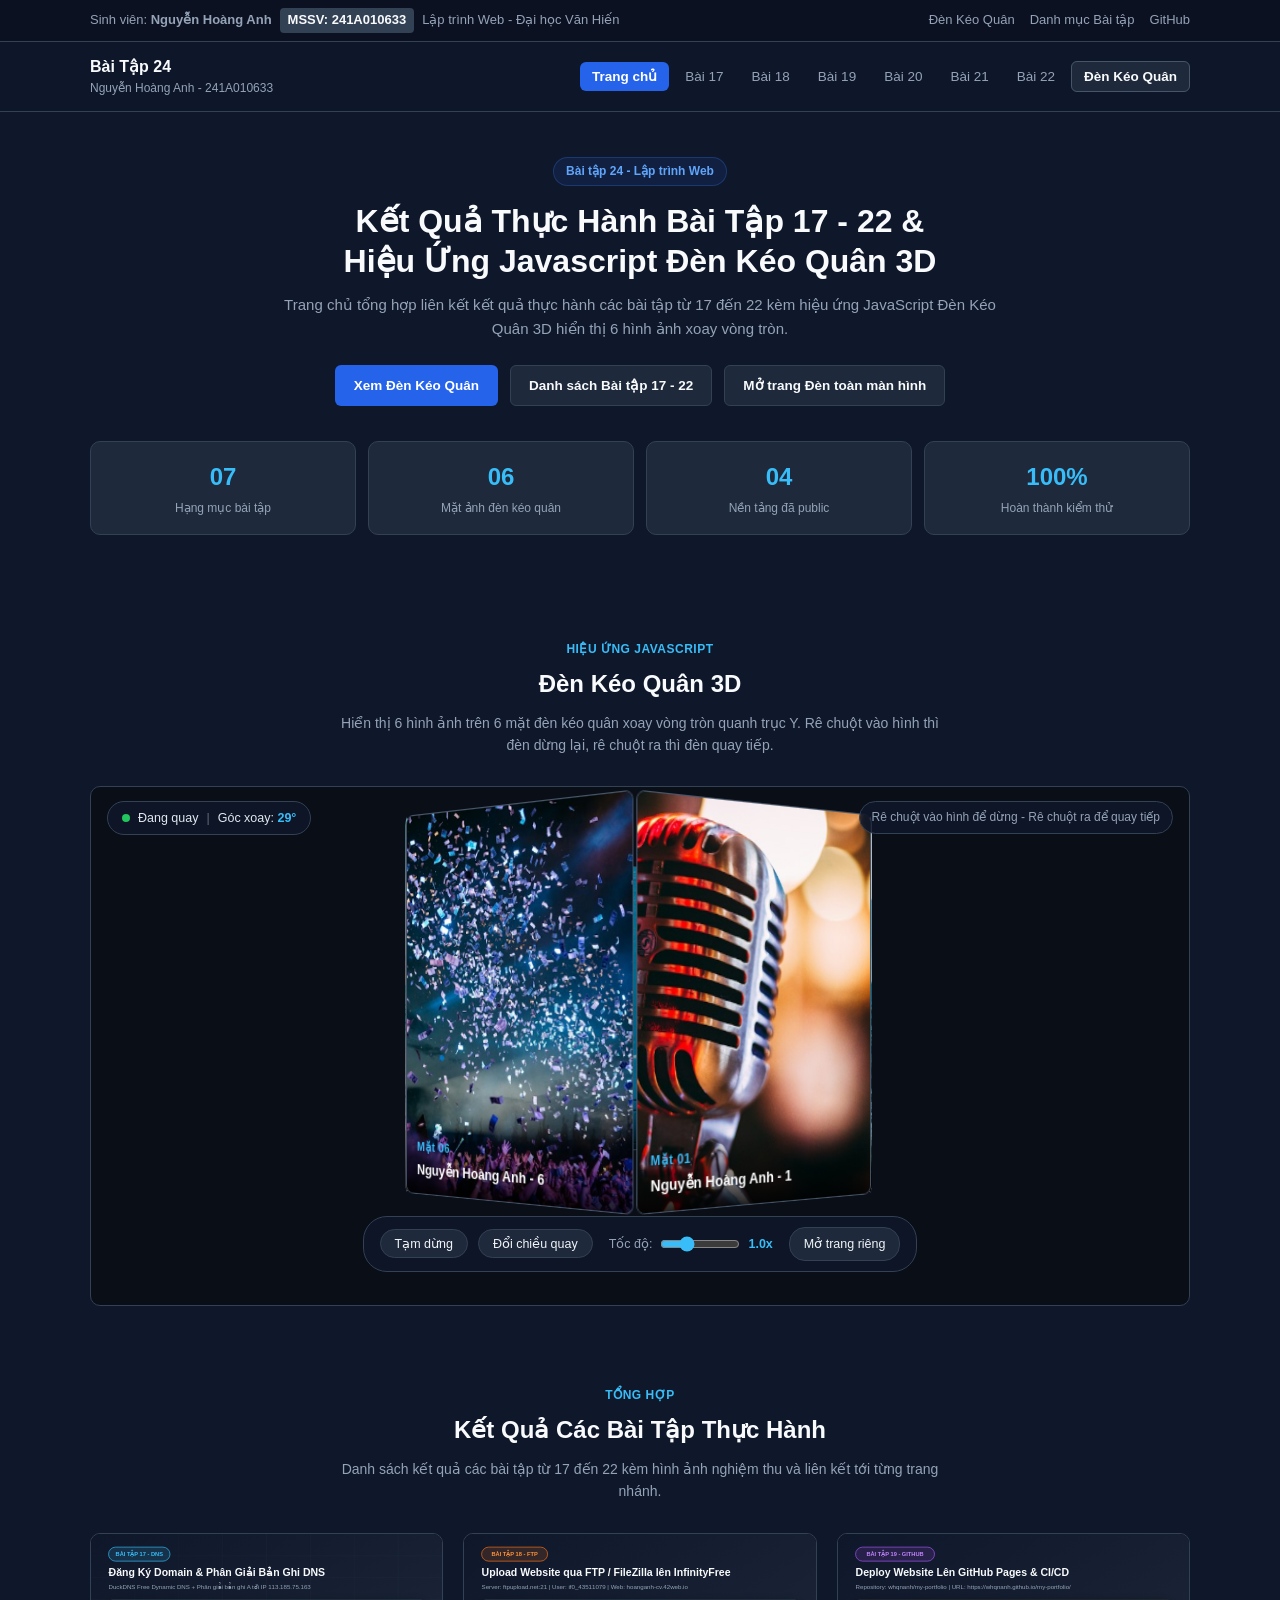
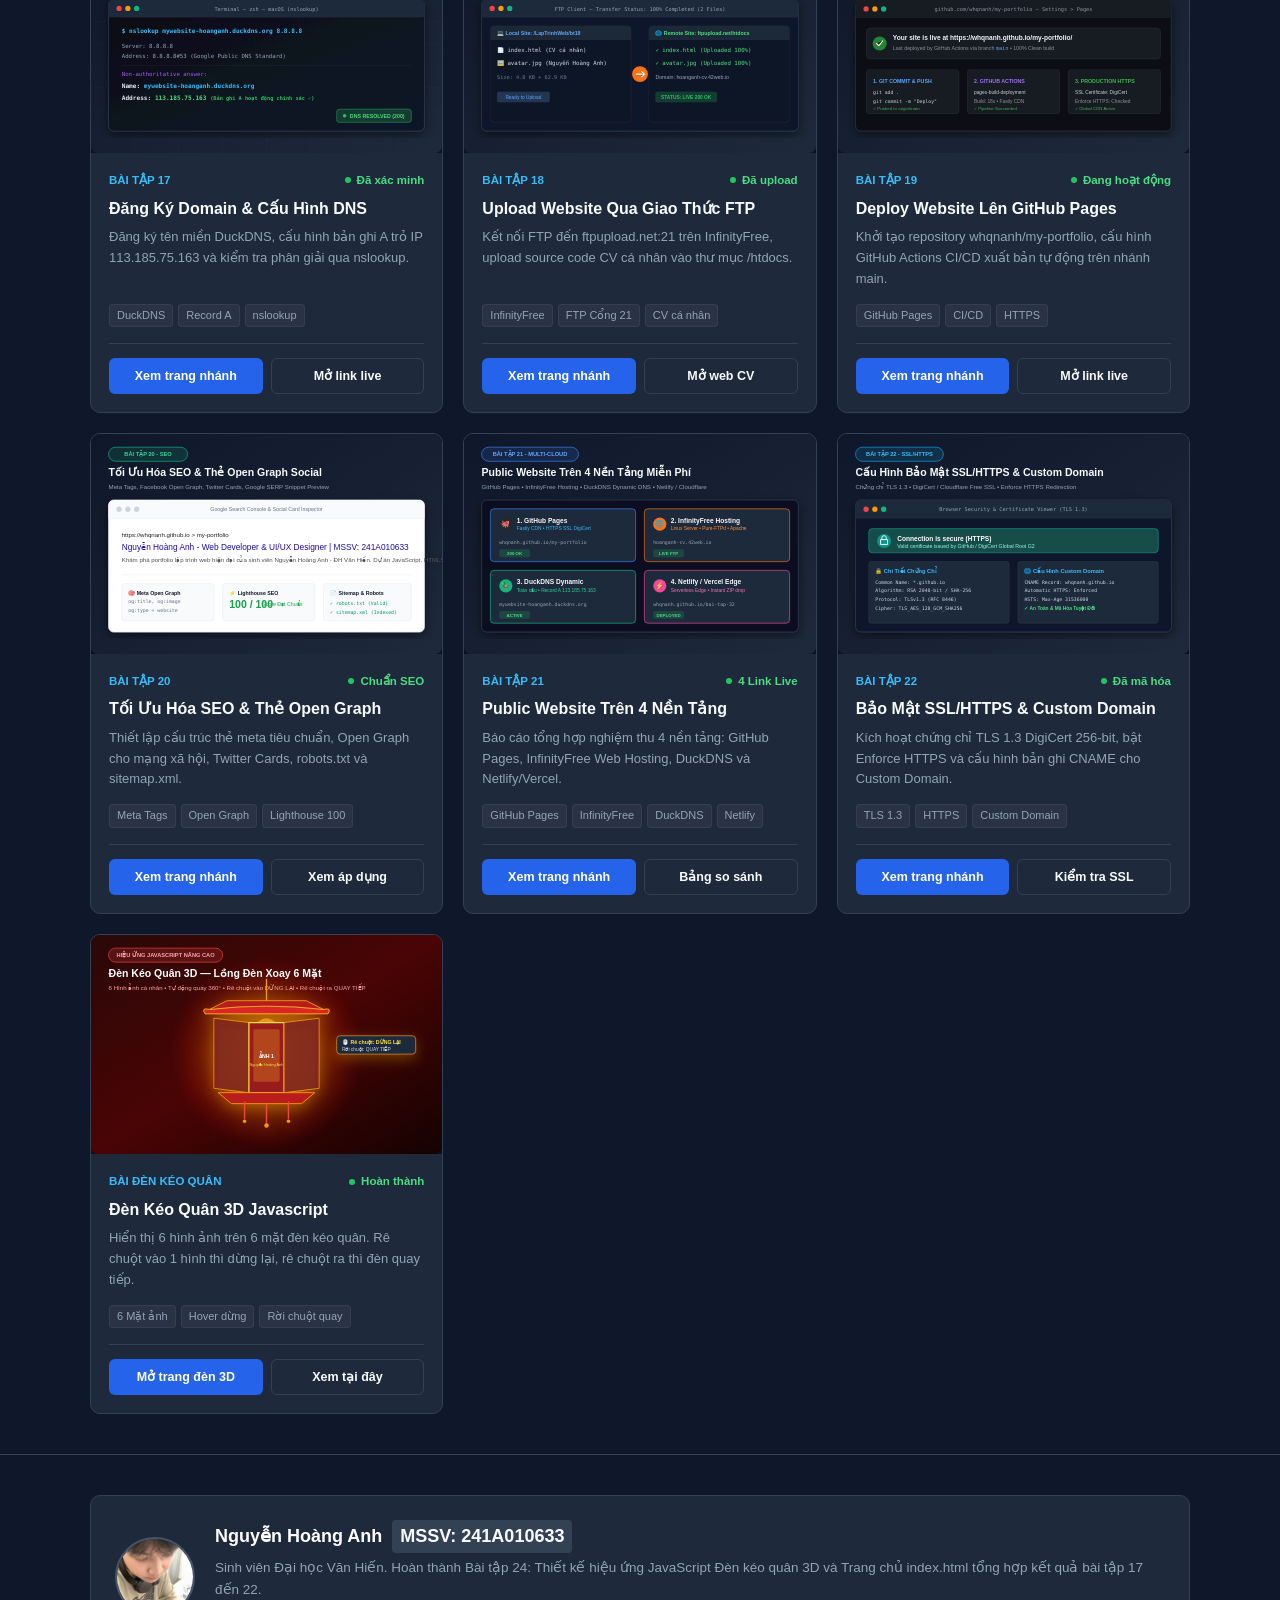
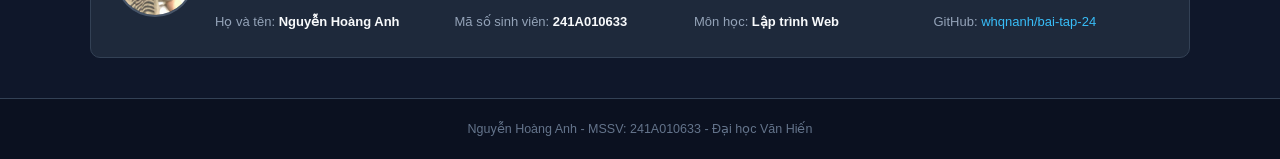
==== index.html @ 132ed0bb "Refactor: Giao dien gon clean, khong icon logo, khong comment trong source code" ====
<!DOCTYPE html>
<html lang="vi">
<head>
  <meta charset="UTF-8">
  <meta name="viewport" content="width=device-width, initial-scale=1.0">
  <title>Bài Tập 24 - Nguyễn Hoàng Anh - MSSV: 241A010633</title>
  <link rel="stylesheet" href="css/style.css">
  <link rel="stylesheet" href="css/den-keo-quan.css">
</head>
<body>

  <div class="top-bar">
    <div class="container top-bar-content">
      <div class="student-tag">
        <span>Sinh viên: <strong>Nguyễn Hoàng Anh</strong></span>
        <span class="mssv-badge">MSSV: 241A010633</span>
        <span>Lập trình Web - Đại học Văn Hiến</span>
      </div>
      <div class="quick-links">
        <a href="#den-keo-quan-section">Đèn Kéo Quân</a>
        <a href="#projects-section">Danh mục Bài tập</a>
        <a href="https://github.com/whqnanh/bai-tap-24" target="_blank" rel="noopener">GitHub</a>
      </div>
    </div>
  </div>

  <nav class="navbar">
    <div class="container nav-container">
      <a href="index.html" class="brand-logo">
        <div class="brand-text">
          <h1>Bài Tập 24</h1>
          <span>Nguyễn Hoàng Anh - 241A010633</span>
        </div>
      </a>

      <button class="nav-toggle" id="navToggle" aria-label="Menu">Menu</button>

      <ul class="nav-menu" id="navMenu">
        <li class="nav-item"><a href="index.html" class="active">Trang chủ</a></li>
        <li class="nav-item"><a href="bai17.html">Bài 17</a></li>
        <li class="nav-item"><a href="bai18.html">Bài 18</a></li>
        <li class="nav-item"><a href="bai19.html">Bài 19</a></li>
        <li class="nav-item"><a href="bai20.html">Bài 20</a></li>
        <li class="nav-item"><a href="bai21.html">Bài 21</a></li>
        <li class="nav-item"><a href="bai22.html">Bài 22</a></li>
        <li class="nav-item highlight"><a href="den-keo-quan.html">Đèn Kéo Quân</a></li>
      </ul>
    </div>
  </nav>

  <header class="hero-section">
    <div class="container">
      <div class="hero-badge">Bài tập 24 - Lập trình Web</div>

      <h1 class="hero-title">
        Kết Quả Thực Hành Bài Tập 17 - 22 &amp;<br>
        Hiệu Ứng Javascript Đèn Kéo Quân 3D
      </h1>

      <p class="hero-subtitle">
        Trang chủ tổng hợp liên kết kết quả thực hành các bài tập từ 17 đến 22 kèm hiệu ứng JavaScript Đèn Kéo Quân 3D hiển thị 6 hình ảnh xoay vòng tròn.
      </p>

      <div class="hero-cta-group">
        <a href="#den-keo-quan-section" class="btn btn-primary">Xem Đèn Kéo Quân</a>
        <a href="#projects-section" class="btn btn-secondary">Danh sách Bài tập 17 - 22</a>
        <a href="den-keo-quan.html" class="btn btn-secondary">Mở trang Đèn toàn màn hình</a>
      </div>

      <div class="stats-bar">
        <div class="stat-card">
          <div class="stat-number">07</div>
          <div class="stat-label">Hạng mục bài tập</div>
        </div>
        <div class="stat-card">
          <div class="stat-number">06</div>
          <div class="stat-label">Mặt ảnh đèn kéo quân</div>
        </div>
        <div class="stat-card">
          <div class="stat-number">04</div>
          <div class="stat-label">Nền tảng đã public</div>
        </div>
        <div class="stat-card">
          <div class="stat-number">100%</div>
          <div class="stat-label">Hoàn thành kiểm thử</div>
        </div>
      </div>
    </div>
  </header>

  <section class="section" id="den-keo-quan-section">
    <div class="container">
      <div class="section-header">
        <span class="section-tag">Hiệu ứng JavaScript</span>
        <h2 class="section-title">Đèn Kéo Quân 3D</h2>
        <p class="section-desc">
          Hiển thị 6 hình ảnh trên 6 mặt đèn kéo quân xoay vòng tròn quanh trục Y. Rê chuột vào hình thì đèn dừng lại, rê chuột ra thì đèn quay tiếp.
        </p>
      </div>

      <div class="lantern-scene">
        <div class="lantern-status-badge">
          <span class="status-pulse-dot" id="statusDot"></span>
          <span id="lanternStatusText">Đang quay</span>
          <span style="opacity: 0.4;">|</span>
          <span>Góc xoay: <strong id="angleDisplay" style="color: #38bdf8;">0°</strong></span>
        </div>

        <div class="lantern-hint">
          Rê chuột vào hình để dừng - Rê chuột ra để quay tiếp
        </div>

        <div class="lantern-stage">
          <div class="lantern-carousel" id="lanternCarousel">
            
            <div class="lantern-face" data-index="1">
              <div class="face-inner">
                <div class="face-image-wrap">
                  <img src="images/photo1.jpg" alt="Ảnh 1" class="face-image">
                </div>
                <div class="face-overlay">
                  <span class="face-num">Mặt 01</span>
                  <span class="face-title">Nguyễn Hoàng Anh - 1</span>
                </div>
              </div>
            </div>

            <div class="lantern-face" data-index="2">
              <div class="face-inner">
                <div class="face-image-wrap">
                  <img src="images/photo2.jpg" alt="Ảnh 2" class="face-image">
                </div>
                <div class="face-overlay">
                  <span class="face-num">Mặt 02</span>
                  <span class="face-title">Nguyễn Hoàng Anh - 2</span>
                </div>
              </div>
            </div>

            <div class="lantern-face" data-index="3">
              <div class="face-inner">
                <div class="face-image-wrap">
                  <img src="images/photo3.jpg" alt="Ảnh 3" class="face-image">
                </div>
                <div class="face-overlay">
                  <span class="face-num">Mặt 03</span>
                  <span class="face-title">Nguyễn Hoàng Anh - 3</span>
                </div>
              </div>
            </div>

            <div class="lantern-face" data-index="4">
              <div class="face-inner">
                <div class="face-image-wrap">
                  <img src="images/photo4.jpg" alt="Ảnh 4" class="face-image">
                </div>
                <div class="face-overlay">
                  <span class="face-num">Mặt 04</span>
                  <span class="face-title">Nguyễn Hoàng Anh - 4</span>
                </div>
              </div>
            </div>

            <div class="lantern-face" data-index="5">
              <div class="face-inner">
                <div class="face-image-wrap">
                  <img src="images/photo5.jpg" alt="Ảnh 5" class="face-image">
                </div>
                <div class="face-overlay">
                  <span class="face-num">Mặt 05</span>
                  <span class="face-title">Nguyễn Hoàng Anh - 5</span>
                </div>
              </div>
            </div>

            <div class="lantern-face" data-index="6">
              <div class="face-inner">
                <div class="face-image-wrap">
                  <img src="images/photo6.jpg" alt="Ảnh 6" class="face-image">
                </div>
                <div class="face-overlay">
                  <span class="face-num">Mặt 06</span>
                  <span class="face-title">Nguyễn Hoàng Anh - 6</span>
                </div>
              </div>
            </div>

          </div>
        </div>

        <div class="lantern-controls">
          <button class="control-btn" id="btnTogglePlay">Tạm dừng</button>
          <button class="control-btn" id="btnToggleDir">Đổi chiều quay</button>
          <div class="speed-control">
            <span>Tốc độ:</span>
            <input type="range" id="speedSlider" min="0.2" max="3.0" step="0.2" value="1.0">
            <span id="speedVal" style="color: #38bdf8; font-weight: 600;">1.0x</span>
          </div>
          <a href="den-keo-quan.html" class="control-btn">Mở trang riêng</a>
        </div>
      </div>
    </div>
  </section>

  <section class="section" id="projects-section">
    <div class="container">
      <div class="section-header">
        <span class="section-tag">Tổng hợp</span>
        <h2 class="section-title">Kết Quả Các Bài Tập Thực Hành</h2>
        <p class="section-desc">
          Danh sách kết quả các bài tập từ 17 đến 22 kèm hình ảnh nghiệm thu và liên kết tới từng trang nhánh.
        </p>
      </div>

      <div class="projects-grid">

        <div class="project-card">
          <div class="card-media">
            <img src="images/bt17.svg" alt="Bài tập 17">
          </div>
          <div class="card-body">
            <div class="card-meta">
              <span class="card-number">Bài tập 17</span>
              <span class="status-indicator"><span class="status-dot"></span> Đã xác minh</span>
            </div>
            <h3 class="card-title">Đăng Ký Domain &amp; Cấu Hình DNS</h3>
            <p class="card-desc">
              Đăng ký tên miền DuckDNS, cấu hình bản ghi A trỏ IP 113.185.75.163 và kiểm tra phân giải qua nslookup.
            </p>
            <div class="card-tags">
              <span class="tag">DuckDNS</span>
              <span class="tag">Record A</span>
              <span class="tag">nslookup</span>
            </div>
            <div class="card-footer">
              <a href="bai17.html" class="btn btn-primary">Xem trang nhánh</a>
              <a href="http://mywebsite-hoanganh.duckdns.org" target="_blank" rel="noopener" class="btn btn-secondary">Mở link live</a>
            </div>
          </div>
        </div>

        <div class="project-card">
          <div class="card-media">
            <img src="images/bt18.svg" alt="Bài tập 18">
          </div>
          <div class="card-body">
            <div class="card-meta">
              <span class="card-number">Bài tập 18</span>
              <span class="status-indicator"><span class="status-dot"></span> Đã upload</span>
            </div>
            <h3 class="card-title">Upload Website Qua Giao Thức FTP</h3>
            <p class="card-desc">
              Kết nối FTP đến ftpupload.net:21 trên InfinityFree, upload source code CV cá nhân vào thư mục /htdocs.
            </p>
            <div class="card-tags">
              <span class="tag">InfinityFree</span>
              <span class="tag">FTP Cổng 21</span>
              <span class="tag">CV cá nhân</span>
            </div>
            <div class="card-footer">
              <a href="bai18.html" class="btn btn-primary">Xem trang nhánh</a>
              <a href="http://hoanganh-cv.42web.io" target="_blank" rel="noopener" class="btn btn-secondary">Mở web CV</a>
            </div>
          </div>
        </div>

        <div class="project-card">
          <div class="card-media">
            <img src="images/bt19.svg" alt="Bài tập 19">
          </div>
          <div class="card-body">
            <div class="card-meta">
              <span class="card-number">Bài tập 19</span>
              <span class="status-indicator"><span class="status-dot"></span> Đang hoạt động</span>
            </div>
            <h3 class="card-title">Deploy Website Lên GitHub Pages</h3>
            <p class="card-desc">
              Khởi tạo repository whqnanh/my-portfolio, cấu hình GitHub Actions CI/CD xuất bản tự động trên nhánh main.
            </p>
            <div class="card-tags">
              <span class="tag">GitHub Pages</span>
              <span class="tag">CI/CD</span>
              <span class="tag">HTTPS</span>
            </div>
            <div class="card-footer">
              <a href="bai19.html" class="btn btn-primary">Xem trang nhánh</a>
              <a href="https://whqnanh.github.io/my-portfolio/" target="_blank" rel="noopener" class="btn btn-secondary">Mở link live</a>
            </div>
          </div>
        </div>

        <div class="project-card">
          <div class="card-media">
            <img src="images/bt20.svg" alt="Bài tập 20">
          </div>
          <div class="card-body">
            <div class="card-meta">
              <span class="card-number">Bài tập 20</span>
              <span class="status-indicator"><span class="status-dot"></span> Chuẩn SEO</span>
            </div>
            <h3 class="card-title">Tối Ưu Hóa SEO &amp; Thẻ Open Graph</h3>
            <p class="card-desc">
              Thiết lập cấu trúc thẻ meta tiêu chuẩn, Open Graph cho mạng xã hội, Twitter Cards, robots.txt và sitemap.xml.
            </p>
            <div class="card-tags">
              <span class="tag">Meta Tags</span>
              <span class="tag">Open Graph</span>
              <span class="tag">Lighthouse 100</span>
            </div>
            <div class="card-footer">
              <a href="bai20.html" class="btn btn-primary">Xem trang nhánh</a>
              <a href="https://whqnanh.github.io/my-portfolio/" target="_blank" rel="noopener" class="btn btn-secondary">Xem áp dụng</a>
            </div>
          </div>
        </div>

        <div class="project-card">
          <div class="card-media">
            <img src="images/bt21.svg" alt="Bài tập 21">
          </div>
          <div class="card-body">
            <div class="card-meta">
              <span class="card-number">Bài tập 21</span>
              <span class="status-indicator"><span class="status-dot"></span> 4 Link Live</span>
            </div>
            <h3 class="card-title">Public Website Trên 4 Nền Tảng</h3>
            <p class="card-desc">
              Báo cáo tổng hợp nghiệm thu 4 nền tảng: GitHub Pages, InfinityFree Web Hosting, DuckDNS và Netlify/Vercel.
            </p>
            <div class="card-tags">
              <span class="tag">GitHub Pages</span>
              <span class="tag">InfinityFree</span>
              <span class="tag">DuckDNS</span>
              <span class="tag">Netlify</span>
            </div>
            <div class="card-footer">
              <a href="bai21.html" class="btn btn-primary">Xem trang nhánh</a>
              <a href="bai21.html" class="btn btn-secondary">Bảng so sánh</a>
            </div>
          </div>
        </div>

        <div class="project-card">
          <div class="card-media">
            <img src="images/bt22.svg" alt="Bài tập 22">
          </div>
          <div class="card-body">
            <div class="card-meta">
              <span class="card-number">Bài tập 22</span>
              <span class="status-indicator"><span class="status-dot"></span> Đã mã hóa</span>
            </div>
            <h3 class="card-title">Bảo Mật SSL/HTTPS &amp; Custom Domain</h3>
            <p class="card-desc">
              Kích hoạt chứng chỉ TLS 1.3 DigiCert 256-bit, bật Enforce HTTPS và cấu hình bản ghi CNAME cho Custom Domain.
            </p>
            <div class="card-tags">
              <span class="tag">TLS 1.3</span>
              <span class="tag">HTTPS</span>
              <span class="tag">Custom Domain</span>
            </div>
            <div class="card-footer">
              <a href="bai22.html" class="btn btn-primary">Xem trang nhánh</a>
              <a href="https://whqnanh.github.io/my-portfolio/" target="_blank" rel="noopener" class="btn btn-secondary">Kiểm tra SSL</a>
            </div>
          </div>
        </div>

        <div class="project-card">
          <div class="card-media">
            <img src="images/den-keo-quan-thumb.svg" alt="Đèn kéo quân">
          </div>
          <div class="card-body">
            <div class="card-meta">
              <span class="card-number">Bài Đèn kéo quân</span>
              <span class="status-indicator"><span class="status-dot"></span> Hoàn thành</span>
            </div>
            <h3 class="card-title">Đèn Kéo Quân 3D Javascript</h3>
            <p class="card-desc">
              Hiển thị 6 hình ảnh trên 6 mặt đèn kéo quân. Rê chuột vào 1 hình thì dừng lại, rê chuột ra thì đèn quay tiếp.
            </p>
            <div class="card-tags">
              <span class="tag">6 Mặt ảnh</span>
              <span class="tag">Hover dừng</span>
              <span class="tag">Rời chuột quay</span>
            </div>
            <div class="card-footer">
              <a href="den-keo-quan.html" class="btn btn-primary">Mở trang đèn 3D</a>
              <a href="#den-keo-quan-section" class="btn btn-secondary">Xem tại đây</a>
            </div>
          </div>
        </div>

      </div>
    </div>
  </section>

  <section class="author-section">
    <div class="container">
      <div class="profile-card">
        <img src="images/avatar.jpg" alt="Nguyễn Hoàng Anh" class="profile-avatar">
        <div class="profile-info">
          <div class="profile-name">
            Nguyễn Hoàng Anh
            <span class="mssv-badge">MSSV: 241A010633</span>
          </div>
          <p style="color: var(--text-muted); font-size: 13.5px;">
            Sinh viên Đại học Văn Hiến. Hoàn thành Bài tập 24: Thiết kế hiệu ứng JavaScript Đèn kéo quân 3D và Trang chủ index.html tổng hợp kết quả bài tập 17 đến 22.
          </p>
          <div class="profile-details">
            <div>Họ và tên: <strong>Nguyễn Hoàng Anh</strong></div>
            <div>Mã số sinh viên: <strong>241A010633</strong></div>
            <div>Môn học: <strong>Lập trình Web</strong></div>
            <div>GitHub: <a href="https://github.com/whqnanh/bai-tap-24" target="_blank" rel="noopener" style="color: #38bdf8;">whqnanh/bai-tap-24</a></div>
          </div>
        </div>
      </div>
    </div>
  </section>

  <footer>
    <div class="container">
      <p>Nguyễn Hoàng Anh - MSSV: 241A010633 - Đại học Văn Hiến</p>
    </div>
  </footer>

  <div class="lightbox-modal" id="lightboxModal">
    <div class="lightbox-content">
      <button class="lightbox-close" id="lightboxClose" aria-label="Đóng">&times;</button>
      <div class="lightbox-image-wrap">
        <img src="data:image/svg+xml,%3Csvg xmlns='http://www.w3.org/2000/svg' viewBox='0 0 1 1'%3E%3C/svg%3E" alt="Ảnh chi tiết" id="lightboxImage" class="lightbox-image">
      </div>
      <div class="lightbox-caption">
        <div>
          <h4 id="lightboxTitle" style="color: #fff; font-size: 15px; margin-bottom: 2px;">Tiêu đề ảnh</h4>
          <p id="lightboxDesc" style="color: #94a3b8; font-size: 13px;">Mô tả ảnh</p>
        </div>
        <span class="mssv-badge">MSSV: 241A010633</span>
      </div>
    </div>
  </div>

  <script src="js/den-keo-quan.js"></script>
  <script>
    const navToggle = document.getElementById('navToggle');
    const navMenu = document.getElementById('navMenu');
    if (navToggle && navMenu) {
      navToggle.addEventListener('click', function() {
        navMenu.classList.toggle('active');
      });
    }

    document.querySelectorAll('.nav-menu a').forEach(link => {
      link.addEventListener('click', () => {
        if (window.innerWidth <= 900 && navMenu.classList.contains('active')) {
          navMenu.classList.remove('active');
        }
      });
    });
  </script>
</body>
</html>
---- css/style.css ----
:root {
  --primary: #2563eb;
  --primary-hover: #1d4ed8;
  --bg-main: #0f172a;
  --bg-card: #1e293b;
  --bg-card-hover: #273549;
  --border-color: #334155;
  --text-main: #f8fafc;
  --text-muted: #94a3b8;
  --text-dim: #64748b;
  --font-family: -apple-system, BlinkMacSystemFont, "Segoe UI", Roboto, "Helvetica Neue", Arial, sans-serif;
  --radius-lg: 10px;
  --radius-md: 6px;
  --transition: all 0.2s ease;
}

* {
  margin: 0;
  padding: 0;
  box-sizing: border-box;
}

html {
  scroll-behavior: smooth;
}

body {
  font-family: var(--font-family);
  background-color: var(--bg-main);
  color: var(--text-main);
  line-height: 1.6;
  overflow-x: hidden;
}

a {
  color: inherit;
  text-decoration: none;
}

.container {
  width: 100%;
  max-width: 1140px;
  margin: 0 auto;
  padding: 0 20px;
}

.top-bar {
  background: #0b1120;
  border-bottom: 1px solid var(--border-color);
  padding: 8px 0;
  font-size: 13px;
  color: var(--text-muted);
}

.top-bar-content {
  display: flex;
  justify-content: space-between;
  align-items: center;
  flex-wrap: wrap;
  gap: 10px;
}

.student-tag {
  display: inline-flex;
  align-items: center;
  gap: 8px;
}

.mssv-badge {
  background: #334155;
  color: #f8fafc;
  font-weight: 700;
  padding: 2px 8px;
  border-radius: 4px;
}

.quick-links {
  display: flex;
  gap: 15px;
}

.quick-links a:hover {
  color: #38bdf8;
}

.navbar {
  position: sticky;
  top: 0;
  z-index: 1000;
  background: rgba(15, 23, 42, 0.95);
  backdrop-filter: blur(8px);
  border-bottom: 1px solid var(--border-color);
  padding: 12px 0;
}

.nav-container {
  display: flex;
  justify-content: space-between;
  align-items: center;
}

.brand-text h1 {
  font-size: 16px;
  font-weight: 700;
  color: var(--text-main);
}

.brand-text span {
  font-size: 12px;
  color: var(--text-muted);
  display: block;
}

.nav-menu {
  display: flex;
  list-style: none;
  align-items: center;
  gap: 4px;
}

.nav-item a {
  padding: 7px 12px;
  border-radius: var(--radius-md);
  font-size: 13.5px;
  font-weight: 500;
  color: var(--text-muted);
  transition: var(--transition);
}

.nav-item a:hover {
  color: var(--text-main);
  background: rgba(255, 255, 255, 0.05);
}

.nav-item a.active {
  color: #ffffff;
  background: var(--primary);
  font-weight: 600;
}

.nav-item.highlight a {
  background: #1e293b;
  border: 1px solid #475569;
  color: #f8fafc;
  font-weight: 600;
}

.nav-item.highlight a:hover {
  background: var(--primary);
  border-color: var(--primary);
}

.nav-toggle {
  display: none;
  background: none;
  border: 1px solid var(--border-color);
  color: var(--text-main);
  font-size: 16px;
  padding: 4px 10px;
  border-radius: 4px;
  cursor: pointer;
}

.hero-section {
  padding: 45px 0 25px;
  text-align: center;
}

.hero-badge {
  display: inline-block;
  padding: 4px 12px;
  background: rgba(37, 99, 235, 0.12);
  border: 1px solid rgba(59, 130, 246, 0.25);
  border-radius: 20px;
  color: #60a5fa;
  font-size: 12px;
  font-weight: 600;
  margin-bottom: 15px;
}

.hero-title {
  font-size: 32px;
  font-weight: 800;
  line-height: 1.25;
  margin-bottom: 12px;
  color: #f8fafc;
}

.hero-subtitle {
  font-size: 15px;
  color: var(--text-muted);
  max-width: 720px;
  margin: 0 auto 24px;
}

.hero-cta-group {
  display: flex;
  justify-content: center;
  gap: 12px;
  flex-wrap: wrap;
  margin-bottom: 35px;
}

.btn {
  display: inline-flex;
  align-items: center;
  justify-content: center;
  padding: 9px 18px;
  border-radius: var(--radius-md);
  font-size: 13.5px;
  font-weight: 600;
  cursor: pointer;
  transition: var(--transition);
  border: 1px solid transparent;
}

.btn-primary {
  background: var(--primary);
  color: #fff;
}

.btn-primary:hover {
  background: var(--primary-hover);
}

.btn-secondary {
  background: var(--bg-card);
  color: var(--text-main);
  border: 1px solid var(--border-color);
}

.btn-secondary:hover {
  background: var(--bg-card-hover);
  border-color: #475569;
}

.stats-bar {
  display: grid;
  grid-template-columns: repeat(auto-fit, minmax(180px, 1fr));
  gap: 12px;
  margin-bottom: 40px;
}

.stat-card {
  background: var(--bg-card);
  border: 1px solid var(--border-color);
  border-radius: var(--radius-lg);
  padding: 16px;
  text-align: center;
}

.stat-number {
  font-size: 24px;
  font-weight: 800;
  color: #38bdf8;
  margin-bottom: 2px;
}

.stat-label {
  font-size: 12px;
  color: var(--text-muted);
}

.section {
  padding: 40px 0;
}

.section-header {
  text-align: center;
  margin-bottom: 30px;
}

.section-tag {
  color: #38bdf8;
  font-size: 12px;
  font-weight: 700;
  text-transform: uppercase;
  letter-spacing: 0.5px;
  display: block;
  margin-bottom: 6px;
}

.section-title {
  font-size: 24px;
  font-weight: 800;
  color: var(--text-main);
  margin-bottom: 8px;
}

.section-desc {
  font-size: 14px;
  color: var(--text-muted);
  max-width: 620px;
  margin: 0 auto;
}

.projects-grid {
  display: grid;
  grid-template-columns: repeat(auto-fill, minmax(330px, 1fr));
  gap: 20px;
}

.project-card {
  background: var(--bg-card);
  border: 1px solid var(--border-color);
  border-radius: var(--radius-lg);
  overflow: hidden;
  transition: var(--transition);
  display: flex;
  flex-direction: column;
}

.project-card:hover {
  border-color: #475569;
  background: var(--bg-card-hover);
}

.card-media {
  position: relative;
  width: 100%;
  aspect-ratio: 16 / 10;
  overflow: hidden;
  background: #0b1120;
}

.card-media img {
  width: 100%;
  height: 100%;
  object-fit: cover;
}

.card-body {
  padding: 18px;
  display: flex;
  flex-direction: column;
  flex: 1;
}

.card-meta {
  display: flex;
  justify-content: space-between;
  align-items: center;
  margin-bottom: 8px;
}

.card-number {
  font-size: 11.5px;
  font-weight: 700;
  color: #38bdf8;
  text-transform: uppercase;
}

.status-indicator {
  display: inline-flex;
  align-items: center;
  gap: 6px;
  font-size: 11.5px;
  font-weight: 600;
  color: #4ade80;
}

.status-dot {
  width: 6px;
  height: 6px;
  border-radius: 50%;
  background: #22c55e;
}

.card-title {
  font-size: 16px;
  font-weight: 700;
  color: var(--text-main);
  margin-bottom: 8px;
  line-height: 1.35;
}

.card-desc {
  font-size: 13px;
  color: var(--text-muted);
  margin-bottom: 14px;
  flex: 1;
}

.card-tags {
  display: flex;
  flex-wrap: wrap;
  gap: 5px;
  margin-bottom: 16px;
}

.tag {
  background: rgba(255, 255, 255, 0.05);
  color: var(--text-muted);
  font-size: 11px;
  padding: 2px 7px;
  border-radius: 4px;
  border: 1px solid rgba(255, 255, 255, 0.06);
}

.card-footer {
  display: flex;
  gap: 8px;
  padding-top: 14px;
  border-top: 1px solid var(--border-color);
}

.card-footer .btn {
  flex: 1;
  padding: 7px 10px;
  font-size: 12.5px;
}

.author-section {
  border-top: 1px solid var(--border-color);
  padding: 40px 0;
}

.profile-card {
  background: var(--bg-card);
  border: 1px solid var(--border-color);
  border-radius: var(--radius-lg);
  padding: 24px;
  display: flex;
  align-items: center;
  gap: 20px;
  flex-wrap: wrap;
}

.profile-avatar {
  width: 80px;
  height: 80px;
  border-radius: 50%;
  object-fit: cover;
  border: 2px solid #475569;
}

.profile-info {
  flex: 1;
}

.profile-name {
  font-size: 18px;
  font-weight: 700;
  color: #fff;
  margin-bottom: 4px;
  display: flex;
  align-items: center;
  gap: 10px;
  flex-wrap: wrap;
}

.profile-details {
  display: grid;
  grid-template-columns: repeat(auto-fit, minmax(180px, 1fr));
  gap: 8px;
  margin-top: 12px;
  font-size: 13px;
  color: var(--text-muted);
}

.profile-details strong {
  color: var(--text-main);
}

footer {
  background: #0b1120;
  border-top: 1px solid var(--border-color);
  padding: 20px 0;
  text-align: center;
  font-size: 12.5px;
  color: var(--text-dim);
}

footer a {
  color: var(--text-muted);
}

footer a:hover {
  color: var(--text-main);
}

@media (max-width: 900px) {
  .nav-menu {
    position: fixed;
    top: 60px;
    left: 0;
    width: 100%;
    background: #0f172a;
    flex-direction: column;
    padding: 16px;
    gap: 8px;
    border-bottom: 1px solid var(--border-color);
    display: none;
  }

  .nav-menu.active {
    display: flex;
  }

  .nav-toggle {
    display: block;
  }

  .nav-item {
    width: 100%;
  }

  .nav-item a {
    width: 100%;
  }

  .projects-grid {
    grid-template-columns: 1fr;
  }

  .profile-card {
    flex-direction: column;
    text-align: center;
  }

  .profile-details {
    text-align: left;
  }
}
---- css/den-keo-quan.css ----
.lantern-scene {
  position: relative;
  width: 100%;
  min-height: 520px;
  display: flex;
  flex-direction: column;
  align-items: center;
  justify-content: center;
  perspective: 1200px;
  perspective-origin: 50% 45%;
  overflow: hidden;
  padding: 30px 10px;
  background: #090e17;
  border-radius: var(--radius-lg);
  border: 1px solid var(--border-color);
  user-select: none;
}

.lantern-stage {
  position: relative;
  width: 240px;
  height: 340px;
  transform-style: preserve-3d;
  margin: 15px auto;
}

.lantern-carousel {
  position: absolute;
  width: 100%;
  height: 100%;
  transform-style: preserve-3d;
}

.lantern-face {
  position: absolute;
  width: 240px;
  height: 340px;
  left: 0;
  top: 0;
  border-radius: 8px;
  overflow: hidden;
  background: #111827;
  border: 1px solid #475569;
  backface-visibility: visible;
  cursor: pointer;
  transition: border-color 0.2s, transform 0.2s;
  display: flex;
  flex-direction: column;
}

.lantern-face[data-index="1"] { transform: rotateY(0deg) translateZ(210px); }
.lantern-face[data-index="2"] { transform: rotateY(60deg) translateZ(210px); }
.lantern-face[data-index="3"] { transform: rotateY(120deg) translateZ(210px); }
.lantern-face[data-index="4"] { transform: rotateY(180deg) translateZ(210px); }
.lantern-face[data-index="5"] { transform: rotateY(240deg) translateZ(210px); }
.lantern-face[data-index="6"] { transform: rotateY(300deg) translateZ(210px); }

.face-inner {
  position: relative;
  width: 100%;
  height: 100%;
  display: flex;
  flex-direction: column;
}

.face-image-wrap {
  position: relative;
  width: 100%;
  flex: 1;
  overflow: hidden;
  background: #000;
}

.face-image {
  width: 100%;
  height: 100%;
  object-fit: cover;
  display: block;
}

.face-overlay {
  position: absolute;
  bottom: 0;
  left: 0;
  width: 100%;
  padding: 10px 12px;
  background: linear-gradient(180deg, transparent 0%, rgba(0, 0, 0, 0.85) 100%);
  display: flex;
  flex-direction: column;
  gap: 2px;
}

.face-num {
  font-size: 11px;
  font-weight: 700;
  color: #38bdf8;
  letter-spacing: 0.5px;
}

.face-title {
  font-size: 13px;
  font-weight: 600;
  color: #ffffff;
}

.lantern-face:hover {
  border-color: #38bdf8;
  box-shadow: 0 0 15px rgba(56, 189, 248, 0.3);
}

.lantern-status-badge {
  position: absolute;
  top: 14px;
  left: 16px;
  background: rgba(15, 23, 42, 0.85);
  border: 1px solid var(--border-color);
  padding: 6px 14px;
  border-radius: 20px;
  display: flex;
  align-items: center;
  gap: 8px;
  font-size: 12.5px;
  color: #e2e8f0;
  z-index: 30;
}

.status-pulse-dot {
  width: 8px;
  height: 8px;
  border-radius: 50%;
  background: #22c55e;
}

.status-pulse-dot.paused {
  background: #ef4444;
}

.lantern-hint {
  position: absolute;
  top: 14px;
  right: 16px;
  background: rgba(15, 23, 42, 0.85);
  border: 1px solid var(--border-color);
  padding: 6px 12px;
  border-radius: 20px;
  font-size: 12px;
  color: var(--text-muted);
  z-index: 30;
}

.lantern-controls {
  margin-top: 25px;
  display: flex;
  align-items: center;
  justify-content: center;
  gap: 10px;
  flex-wrap: wrap;
  z-index: 30;
  background: rgba(15, 23, 42, 0.9);
  padding: 10px 16px;
  border-radius: 24px;
  border: 1px solid var(--border-color);
}

.control-btn {
  background: #1e293b;
  border: 1px solid var(--border-color);
  color: #f1f5f9;
  padding: 6px 14px;
  border-radius: 16px;
  font-size: 12.5px;
  font-weight: 500;
  cursor: pointer;
  transition: all 0.2s ease;
}

.control-btn:hover {
  background: #334155;
  color: #fff;
}

.speed-control {
  display: flex;
  align-items: center;
  gap: 8px;
  color: var(--text-muted);
  font-size: 12.5px;
  padding: 0 6px;
}

.speed-control input[type="range"] {
  width: 80px;
  cursor: pointer;
  accent-color: #38bdf8;
}

.lightbox-modal {
  position: fixed;
  inset: 0;
  background: rgba(0, 0, 0, 0.85);
  backdrop-filter: blur(4px);
  z-index: 9999;
  display: none;
  align-items: center;
  justify-content: center;
  padding: 20px;
}

.lightbox-modal.active {
  display: flex;
}

.lightbox-content {
  position: relative;
  max-width: 800px;
  width: 100%;
  background: #1e293b;
  border: 1px solid var(--border-color);
  border-radius: var(--radius-lg);
  overflow: hidden;
}

.lightbox-image-wrap {
  max-height: 70vh;
  overflow: hidden;
  display: flex;
  align-items: center;
  justify-content: center;
  background: #000;
}

.lightbox-image {
  max-width: 100%;
  max-height: 70vh;
  object-fit: contain;
}

.lightbox-caption {
  padding: 16px 20px;
  display: flex;
  justify-content: space-between;
  align-items: center;
  background: #0f172a;
}

.lightbox-close {
  position: absolute;
  top: 12px;
  right: 12px;
  width: 32px;
  height: 32px;
  border-radius: 50%;
  background: rgba(0, 0, 0, 0.6);
  border: 1px solid rgba(255, 255, 255, 0.2);
  color: #fff;
  font-size: 18px;
  display: flex;
  align-items: center;
  justify-content: center;
  cursor: pointer;
  z-index: 10;
}

.lightbox-close:hover {
  background: #ef4444;
}

@media (max-width: 600px) {
  .lantern-scene {
    min-height: 460px;
  }

  .lantern-stage {
    width: 180px;
    height: 260px;
  }

  .lantern-face {
    width: 180px;
    height: 260px;
  }

  .lantern-face[data-index="1"] { transform: rotateY(0deg) translateZ(160px); }
  .lantern-face[data-index="2"] { transform: rotateY(60deg) translateZ(160px); }
  .lantern-face[data-index="3"] { transform: rotateY(120deg) translateZ(160px); }
  .lantern-face[data-index="4"] { transform: rotateY(180deg) translateZ(160px); }
  .lantern-face[data-index="5"] { transform: rotateY(240deg) translateZ(160px); }
  .lantern-face[data-index="6"] { transform: rotateY(300deg) translateZ(160px); }

  .lantern-status-badge, .lantern-hint {
    position: static;
    margin-bottom: 10px;
  }
}
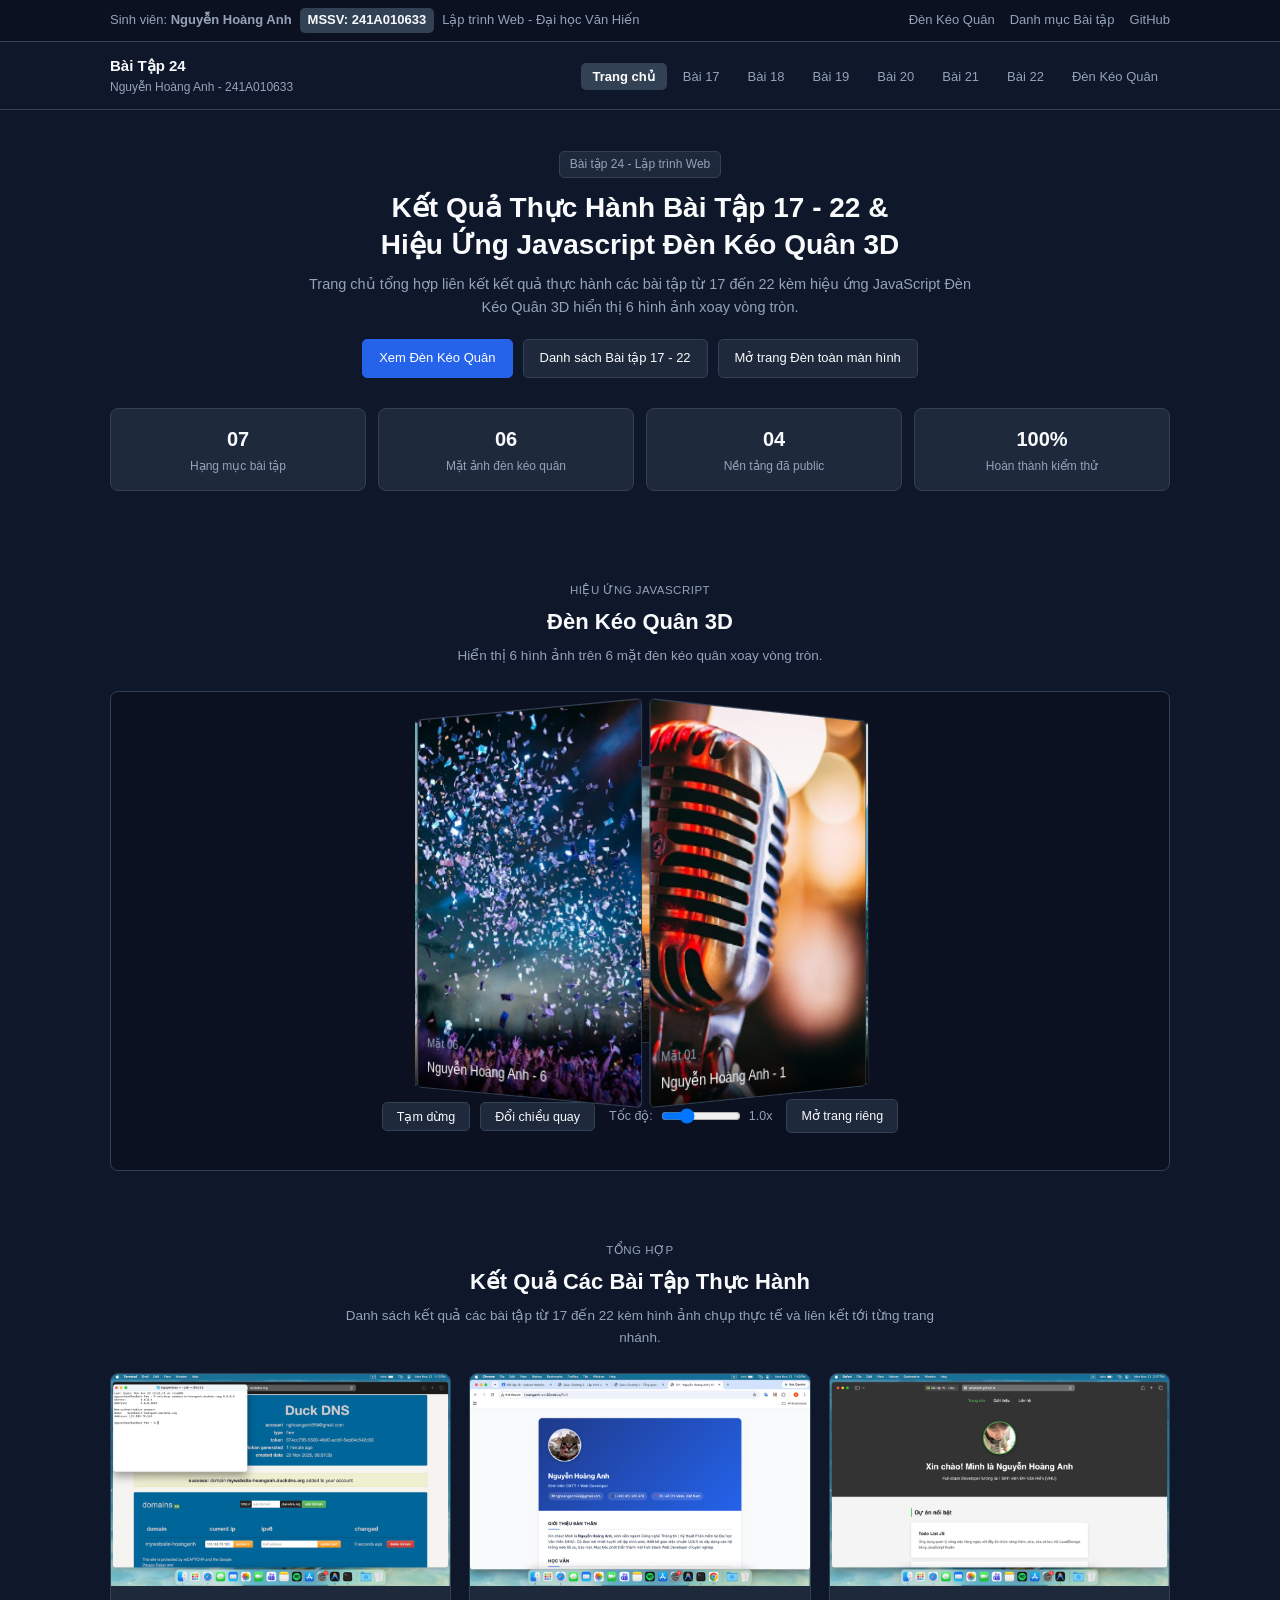
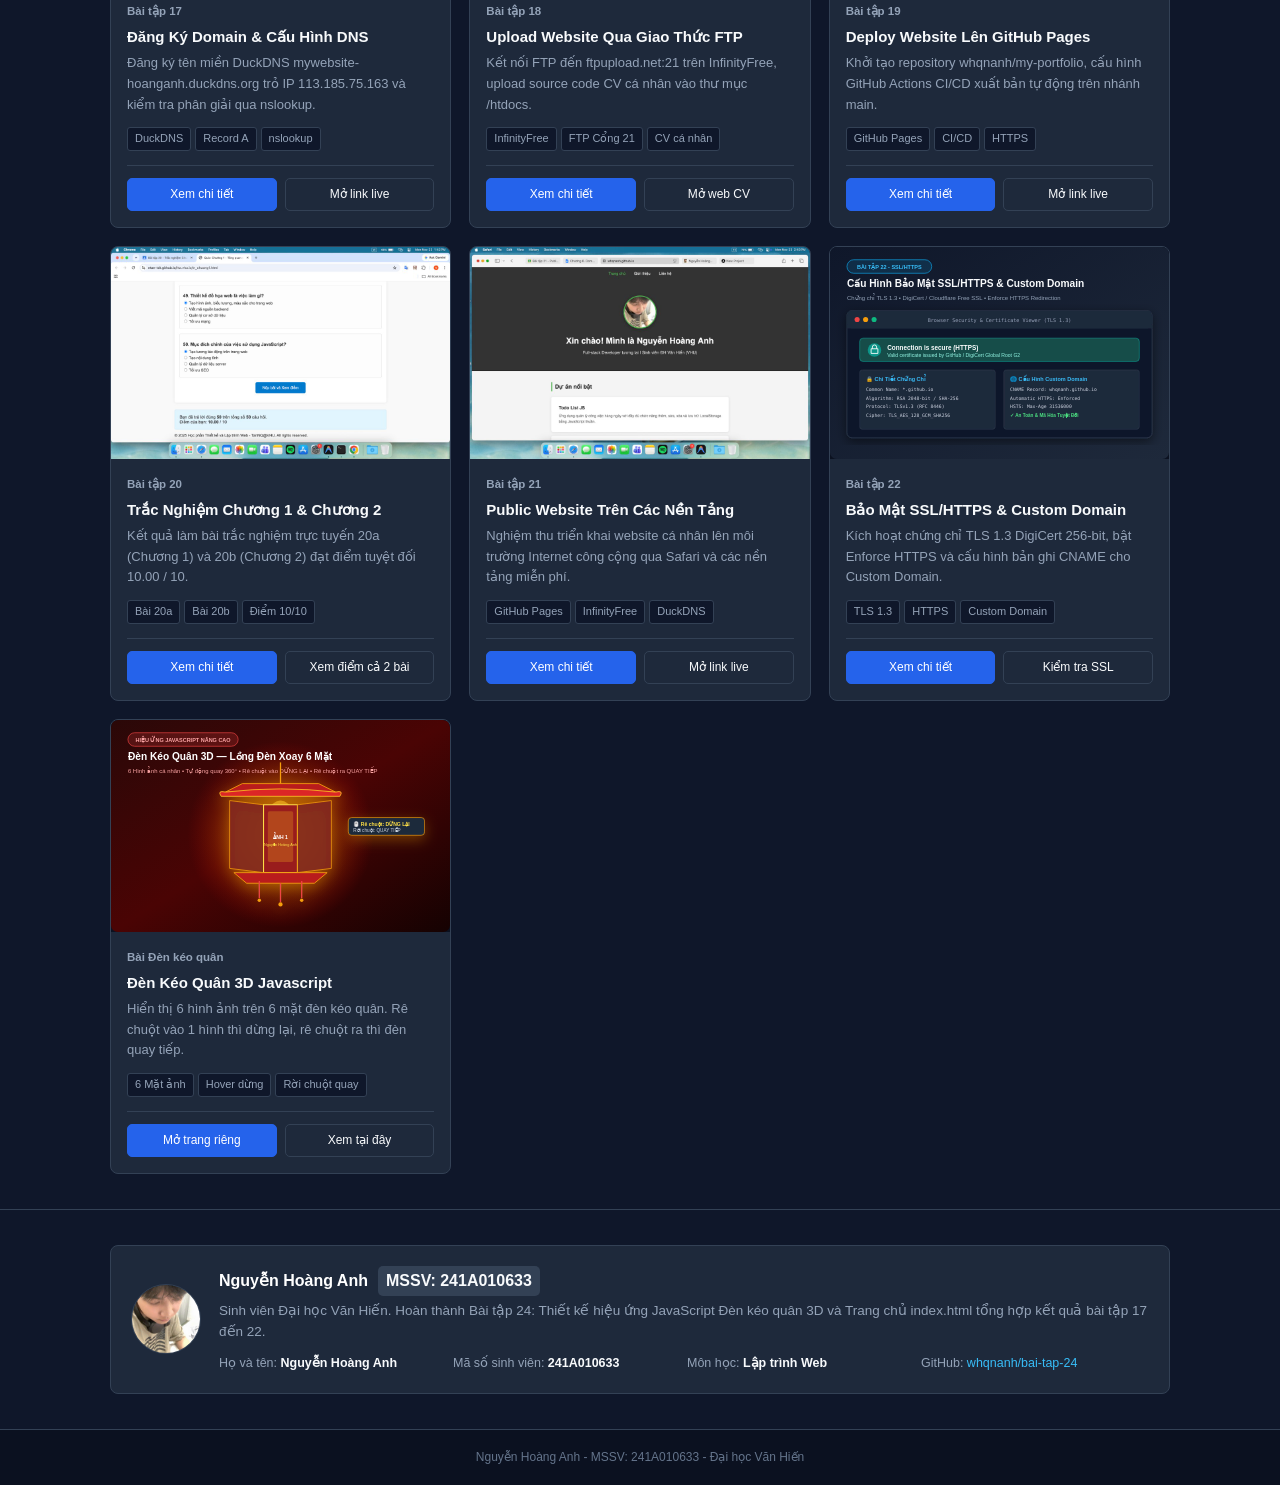
==== commit 7c157601: "Update: Gop bai 20a va 20b, cap nhat anh ket qua thuc te, toi gian hoa giao dien va bo cac badge" ====
--- a/index.html
+++ b/index.html
@@ -43,7 +43,7 @@
         <li class="nav-item"><a href="bai20.html">Bài 20</a></li>
         <li class="nav-item"><a href="bai21.html">Bài 21</a></li>
         <li class="nav-item"><a href="bai22.html">Bài 22</a></li>
-        <li class="nav-item highlight"><a href="den-keo-quan.html">Đèn Kéo Quân</a></li>
+        <li class="nav-item"><a href="den-keo-quan.html">Đèn Kéo Quân</a></li>
       </ul>
     </div>
   </nav>
@@ -63,8 +63,8 @@
 
       <div class="hero-cta-group">
         <a href="#den-keo-quan-section" class="btn btn-primary">Xem Đèn Kéo Quân</a>
-        <a href="#projects-section" class="btn btn-secondary">Danh sách Bài tập 17 - 22</a>
-        <a href="den-keo-quan.html" class="btn btn-secondary">Mở trang Đèn toàn màn hình</a>
+        <a href="#projects-section" class="btn">Danh sách Bài tập 17 - 22</a>
+        <a href="den-keo-quan.html" class="btn">Mở trang Đèn toàn màn hình</a>
       </div>
 
       <div class="stats-bar">
@@ -94,22 +94,11 @@
         <span class="section-tag">Hiệu ứng JavaScript</span>
         <h2 class="section-title">Đèn Kéo Quân 3D</h2>
         <p class="section-desc">
-          Hiển thị 6 hình ảnh trên 6 mặt đèn kéo quân xoay vòng tròn quanh trục Y. Rê chuột vào hình thì đèn dừng lại, rê chuột ra thì đèn quay tiếp.
+          Hiển thị 6 hình ảnh trên 6 mặt đèn kéo quân xoay vòng tròn.
         </p>
       </div>
 
       <div class="lantern-scene">
-        <div class="lantern-status-badge">
-          <span class="status-pulse-dot" id="statusDot"></span>
-          <span id="lanternStatusText">Đang quay</span>
-          <span style="opacity: 0.4;">|</span>
-          <span>Góc xoay: <strong id="angleDisplay" style="color: #38bdf8;">0°</strong></span>
-        </div>
-
-        <div class="lantern-hint">
-          Rê chuột vào hình để dừng - Rê chuột ra để quay tiếp
-        </div>
-
         <div class="lantern-stage">
           <div class="lantern-carousel" id="lanternCarousel">
             
@@ -194,7 +183,7 @@
           <div class="speed-control">
             <span>Tốc độ:</span>
             <input type="range" id="speedSlider" min="0.2" max="3.0" step="0.2" value="1.0">
-            <span id="speedVal" style="color: #38bdf8; font-weight: 600;">1.0x</span>
+            <span id="speedVal">1.0x</span>
           </div>
           <a href="den-keo-quan.html" class="control-btn">Mở trang riêng</a>
         </div>
@@ -208,7 +197,7 @@
         <span class="section-tag">Tổng hợp</span>
         <h2 class="section-title">Kết Quả Các Bài Tập Thực Hành</h2>
         <p class="section-desc">
-          Danh sách kết quả các bài tập từ 17 đến 22 kèm hình ảnh nghiệm thu và liên kết tới từng trang nhánh.
+          Danh sách kết quả các bài tập từ 17 đến 22 kèm hình ảnh chụp thực tế và liên kết tới từng trang nhánh.
         </p>
       </div>
 
@@ -216,16 +205,15 @@
 
         <div class="project-card">
           <div class="card-media">
-            <img src="images/bt17.svg" alt="Bài tập 17">
+            <img src="images/result-bt17.jpg" alt="Bài tập 17">
           </div>
           <div class="card-body">
             <div class="card-meta">
               <span class="card-number">Bài tập 17</span>
-              <span class="status-indicator"><span class="status-dot"></span> Đã xác minh</span>
             </div>
             <h3 class="card-title">Đăng Ký Domain &amp; Cấu Hình DNS</h3>
             <p class="card-desc">
-              Đăng ký tên miền DuckDNS, cấu hình bản ghi A trỏ IP 113.185.75.163 và kiểm tra phân giải qua nslookup.
+              Đăng ký tên miền DuckDNS mywebsite-hoanganh.duckdns.org trỏ IP 113.185.75.163 và kiểm tra phân giải qua nslookup.
             </p>
             <div class="card-tags">
               <span class="tag">DuckDNS</span>
@@ -233,20 +221,19 @@
               <span class="tag">nslookup</span>
             </div>
             <div class="card-footer">
-              <a href="bai17.html" class="btn btn-primary">Xem trang nhánh</a>
-              <a href="http://mywebsite-hoanganh.duckdns.org" target="_blank" rel="noopener" class="btn btn-secondary">Mở link live</a>
-            </div>
-          </div>
-        </div>
-
-        <div class="project-card">
-          <div class="card-media">
-            <img src="images/bt18.svg" alt="Bài tập 18">
+              <a href="bai17.html" class="btn btn-primary">Xem chi tiết</a>
+              <a href="http://mywebsite-hoanganh.duckdns.org" target="_blank" rel="noopener" class="btn">Mở link live</a>
+            </div>
+          </div>
+        </div>
+
+        <div class="project-card">
+          <div class="card-media">
+            <img src="images/result-bt18.jpg" alt="Bài tập 18">
           </div>
           <div class="card-body">
             <div class="card-meta">
               <span class="card-number">Bài tập 18</span>
-              <span class="status-indicator"><span class="status-dot"></span> Đã upload</span>
             </div>
             <h3 class="card-title">Upload Website Qua Giao Thức FTP</h3>
             <p class="card-desc">
@@ -258,20 +245,19 @@
               <span class="tag">CV cá nhân</span>
             </div>
             <div class="card-footer">
-              <a href="bai18.html" class="btn btn-primary">Xem trang nhánh</a>
-              <a href="http://hoanganh-cv.42web.io" target="_blank" rel="noopener" class="btn btn-secondary">Mở web CV</a>
-            </div>
-          </div>
-        </div>
-
-        <div class="project-card">
-          <div class="card-media">
-            <img src="images/bt19.svg" alt="Bài tập 19">
+              <a href="bai18.html" class="btn btn-primary">Xem chi tiết</a>
+              <a href="http://hoanganh-cv.42web.io" target="_blank" rel="noopener" class="btn">Mở web CV</a>
+            </div>
+          </div>
+        </div>
+
+        <div class="project-card">
+          <div class="card-media">
+            <img src="images/result-bt19.jpg" alt="Bài tập 19">
           </div>
           <div class="card-body">
             <div class="card-meta">
               <span class="card-number">Bài tập 19</span>
-              <span class="status-indicator"><span class="status-dot"></span> Đang hoạt động</span>
             </div>
             <h3 class="card-title">Deploy Website Lên GitHub Pages</h3>
             <p class="card-desc">
@@ -283,59 +269,56 @@
               <span class="tag">HTTPS</span>
             </div>
             <div class="card-footer">
-              <a href="bai19.html" class="btn btn-primary">Xem trang nhánh</a>
-              <a href="https://whqnanh.github.io/my-portfolio/" target="_blank" rel="noopener" class="btn btn-secondary">Mở link live</a>
-            </div>
-          </div>
-        </div>
-
-        <div class="project-card">
-          <div class="card-media">
-            <img src="images/bt20.svg" alt="Bài tập 20">
+              <a href="bai19.html" class="btn btn-primary">Xem chi tiết</a>
+              <a href="https://whqnanh.github.io/my-portfolio/" target="_blank" rel="noopener" class="btn">Mở link live</a>
+            </div>
+          </div>
+        </div>
+
+        <div class="project-card">
+          <div class="card-media">
+            <img src="images/result-bt20a.jpg" alt="Bài tập 20">
           </div>
           <div class="card-body">
             <div class="card-meta">
               <span class="card-number">Bài tập 20</span>
-              <span class="status-indicator"><span class="status-dot"></span> Chuẩn SEO</span>
-            </div>
-            <h3 class="card-title">Tối Ưu Hóa SEO &amp; Thẻ Open Graph</h3>
-            <p class="card-desc">
-              Thiết lập cấu trúc thẻ meta tiêu chuẩn, Open Graph cho mạng xã hội, Twitter Cards, robots.txt và sitemap.xml.
-            </p>
-            <div class="card-tags">
-              <span class="tag">Meta Tags</span>
-              <span class="tag">Open Graph</span>
-              <span class="tag">Lighthouse 100</span>
-            </div>
-            <div class="card-footer">
-              <a href="bai20.html" class="btn btn-primary">Xem trang nhánh</a>
-              <a href="https://whqnanh.github.io/my-portfolio/" target="_blank" rel="noopener" class="btn btn-secondary">Xem áp dụng</a>
-            </div>
-          </div>
-        </div>
-
-        <div class="project-card">
-          <div class="card-media">
-            <img src="images/bt21.svg" alt="Bài tập 21">
+            </div>
+            <h3 class="card-title">Trắc Nghiệm Chương 1 &amp; Chương 2</h3>
+            <p class="card-desc">
+              Kết quả làm bài trắc nghiệm trực tuyến 20a (Chương 1) và 20b (Chương 2) đạt điểm tuyệt đối 10.00 / 10.
+            </p>
+            <div class="card-tags">
+              <span class="tag">Bài 20a</span>
+              <span class="tag">Bài 20b</span>
+              <span class="tag">Điểm 10/10</span>
+            </div>
+            <div class="card-footer">
+              <a href="bai20.html" class="btn btn-primary">Xem chi tiết</a>
+              <a href="bai20.html" class="btn">Xem điểm cả 2 bài</a>
+            </div>
+          </div>
+        </div>
+
+        <div class="project-card">
+          <div class="card-media">
+            <img src="images/result-bt21.jpg" alt="Bài tập 21">
           </div>
           <div class="card-body">
             <div class="card-meta">
               <span class="card-number">Bài tập 21</span>
-              <span class="status-indicator"><span class="status-dot"></span> 4 Link Live</span>
-            </div>
-            <h3 class="card-title">Public Website Trên 4 Nền Tảng</h3>
-            <p class="card-desc">
-              Báo cáo tổng hợp nghiệm thu 4 nền tảng: GitHub Pages, InfinityFree Web Hosting, DuckDNS và Netlify/Vercel.
+            </div>
+            <h3 class="card-title">Public Website Trên Các Nền Tảng</h3>
+            <p class="card-desc">
+              Nghiệm thu triển khai website cá nhân lên môi trường Internet công cộng qua Safari và các nền tảng miễn phí.
             </p>
             <div class="card-tags">
               <span class="tag">GitHub Pages</span>
               <span class="tag">InfinityFree</span>
               <span class="tag">DuckDNS</span>
-              <span class="tag">Netlify</span>
-            </div>
-            <div class="card-footer">
-              <a href="bai21.html" class="btn btn-primary">Xem trang nhánh</a>
-              <a href="bai21.html" class="btn btn-secondary">Bảng so sánh</a>
+            </div>
+            <div class="card-footer">
+              <a href="bai21.html" class="btn btn-primary">Xem chi tiết</a>
+              <a href="https://whqnanh.github.io/my-portfolio/" target="_blank" rel="noopener" class="btn">Mở link live</a>
             </div>
           </div>
         </div>
@@ -347,7 +330,6 @@
           <div class="card-body">
             <div class="card-meta">
               <span class="card-number">Bài tập 22</span>
-              <span class="status-indicator"><span class="status-dot"></span> Đã mã hóa</span>
             </div>
             <h3 class="card-title">Bảo Mật SSL/HTTPS &amp; Custom Domain</h3>
             <p class="card-desc">
@@ -359,8 +341,8 @@
               <span class="tag">Custom Domain</span>
             </div>
             <div class="card-footer">
-              <a href="bai22.html" class="btn btn-primary">Xem trang nhánh</a>
-              <a href="https://whqnanh.github.io/my-portfolio/" target="_blank" rel="noopener" class="btn btn-secondary">Kiểm tra SSL</a>
+              <a href="bai22.html" class="btn btn-primary">Xem chi tiết</a>
+              <a href="https://whqnanh.github.io/my-portfolio/" target="_blank" rel="noopener" class="btn">Kiểm tra SSL</a>
             </div>
           </div>
         </div>
@@ -372,7 +354,6 @@
           <div class="card-body">
             <div class="card-meta">
               <span class="card-number">Bài Đèn kéo quân</span>
-              <span class="status-indicator"><span class="status-dot"></span> Hoàn thành</span>
             </div>
             <h3 class="card-title">Đèn Kéo Quân 3D Javascript</h3>
             <p class="card-desc">
@@ -384,8 +365,8 @@
               <span class="tag">Rời chuột quay</span>
             </div>
             <div class="card-footer">
-              <a href="den-keo-quan.html" class="btn btn-primary">Mở trang đèn 3D</a>
-              <a href="#den-keo-quan-section" class="btn btn-secondary">Xem tại đây</a>
+              <a href="den-keo-quan.html" class="btn btn-primary">Mở trang riêng</a>
+              <a href="#den-keo-quan-section" class="btn">Xem tại đây</a>
             </div>
           </div>
         </div>
--- a/css/style.css
+++ b/css/style.css
@@ -1,16 +1,16 @@
 :root {
-  --primary: #2563eb;
-  --primary-hover: #1d4ed8;
+  --primary: #3b82f6;
+  --primary-hover: #2563eb;
   --bg-main: #0f172a;
   --bg-card: #1e293b;
-  --bg-card-hover: #273549;
+  --bg-card-hover: #243247;
   --border-color: #334155;
   --text-main: #f8fafc;
   --text-muted: #94a3b8;
   --text-dim: #64748b;
   --font-family: -apple-system, BlinkMacSystemFont, "Segoe UI", Roboto, "Helvetica Neue", Arial, sans-serif;
-  --radius-lg: 10px;
-  --radius-md: 6px;
+  --radius-lg: 8px;
+  --radius-md: 5px;
   --transition: all 0.2s ease;
 }
 
@@ -39,7 +39,7 @@
 
 .container {
   width: 100%;
-  max-width: 1140px;
+  max-width: 1100px;
   margin: 0 auto;
   padding: 0 20px;
 }
@@ -69,9 +69,9 @@
 .mssv-badge {
   background: #334155;
   color: #f8fafc;
-  font-weight: 700;
+  font-weight: 600;
   padding: 2px 8px;
-  border-radius: 4px;
+  border-radius: var(--radius-md);
 }
 
 .quick-links {
@@ -80,15 +80,14 @@
 }
 
 .quick-links a:hover {
-  color: #38bdf8;
+  color: var(--text-main);
 }
 
 .navbar {
   position: sticky;
   top: 0;
   z-index: 1000;
-  background: rgba(15, 23, 42, 0.95);
-  backdrop-filter: blur(8px);
+  background: #0f172a;
   border-bottom: 1px solid var(--border-color);
   padding: 12px 0;
 }
@@ -100,7 +99,7 @@
 }
 
 .brand-text h1 {
-  font-size: 16px;
+  font-size: 15px;
   font-weight: 700;
   color: var(--text-main);
 }
@@ -119,35 +118,22 @@
 }
 
 .nav-item a {
-  padding: 7px 12px;
+  padding: 6px 12px;
   border-radius: var(--radius-md);
-  font-size: 13.5px;
-  font-weight: 500;
+  font-size: 13px;
   color: var(--text-muted);
   transition: var(--transition);
 }
 
 .nav-item a:hover {
   color: var(--text-main);
-  background: rgba(255, 255, 255, 0.05);
+  background: #1e293b;
 }
 
 .nav-item a.active {
   color: #ffffff;
-  background: var(--primary);
+  background: #334155;
   font-weight: 600;
-}
-
-.nav-item.highlight a {
-  background: #1e293b;
-  border: 1px solid #475569;
-  color: #f8fafc;
-  font-weight: 600;
-}
-
-.nav-item.highlight a:hover {
-  background: var(--primary);
-  border-color: var(--primary);
 }
 
 .nav-toggle {
@@ -155,104 +141,100 @@
   background: none;
   border: 1px solid var(--border-color);
   color: var(--text-main);
-  font-size: 16px;
+  font-size: 13px;
   padding: 4px 10px;
-  border-radius: 4px;
+  border-radius: var(--radius-md);
   cursor: pointer;
 }
 
 .hero-section {
-  padding: 45px 0 25px;
+  padding: 40px 0 20px;
   text-align: center;
 }
 
 .hero-badge {
   display: inline-block;
-  padding: 4px 12px;
-  background: rgba(37, 99, 235, 0.12);
-  border: 1px solid rgba(59, 130, 246, 0.25);
-  border-radius: 20px;
-  color: #60a5fa;
+  padding: 3px 10px;
+  background: #1e293b;
+  border: 1px solid var(--border-color);
+  border-radius: var(--radius-md);
+  color: var(--text-muted);
   font-size: 12px;
-  font-weight: 600;
-  margin-bottom: 15px;
+  margin-bottom: 12px;
 }
 
 .hero-title {
-  font-size: 32px;
-  font-weight: 800;
-  line-height: 1.25;
-  margin-bottom: 12px;
+  font-size: 28px;
+  font-weight: 700;
+  line-height: 1.3;
+  margin-bottom: 10px;
   color: #f8fafc;
 }
 
 .hero-subtitle {
-  font-size: 15px;
-  color: var(--text-muted);
-  max-width: 720px;
-  margin: 0 auto 24px;
+  font-size: 14.5px;
+  color: var(--text-muted);
+  max-width: 680px;
+  margin: 0 auto 20px;
 }
 
 .hero-cta-group {
   display: flex;
   justify-content: center;
-  gap: 12px;
+  gap: 10px;
   flex-wrap: wrap;
-  margin-bottom: 35px;
+  margin-bottom: 30px;
 }
 
 .btn {
   display: inline-flex;
   align-items: center;
   justify-content: center;
-  padding: 9px 18px;
+  padding: 8px 16px;
   border-radius: var(--radius-md);
-  font-size: 13.5px;
-  font-weight: 600;
+  font-size: 13px;
+  font-weight: 500;
   cursor: pointer;
   transition: var(--transition);
-  border: 1px solid transparent;
+  border: 1px solid var(--border-color);
+  background: var(--bg-card);
+  color: var(--text-main);
+}
+
+.btn:hover {
+  background: #334155;
 }
 
 .btn-primary {
-  background: var(--primary);
+  background: #2563eb;
+  border-color: #2563eb;
   color: #fff;
 }
 
 .btn-primary:hover {
-  background: var(--primary-hover);
-}
-
-.btn-secondary {
-  background: var(--bg-card);
-  color: var(--text-main);
-  border: 1px solid var(--border-color);
-}
-
-.btn-secondary:hover {
-  background: var(--bg-card-hover);
-  border-color: #475569;
+  background: #1d4ed8;
+  border-color: #1d4ed8;
 }
 
 .stats-bar {
   display: grid;
-  grid-template-columns: repeat(auto-fit, minmax(180px, 1fr));
+  grid-template-columns: repeat(auto-fit, minmax(160px, 1fr));
   gap: 12px;
-  margin-bottom: 40px;
+  margin-bottom: 35px;
 }
 
 .stat-card {
   background: var(--bg-card);
   border: 1px solid var(--border-color);
   border-radius: var(--radius-lg);
-  padding: 16px;
+  padding: 14px;
   text-align: center;
 }
 
 .stat-number {
-  font-size: 24px;
-  font-weight: 800;
-  color: #38bdf8;
+  font-size: 20px;
+  font-weight: 700;
+  color: var(--text-main);
   margin-bottom: 2px;
 }
 
@@ -262,42 +244,41 @@
 }
 
 .section {
-  padding: 40px 0;
+  padding: 35px 0;
 }
 
 .section-header {
   text-align: center;
-  margin-bottom: 30px;
+  margin-bottom: 25px;
 }
 
 .section-tag {
-  color: #38bdf8;
-  font-size: 12px;
-  font-weight: 700;
+  color: var(--text-muted);
+  font-size: 11.5px;
   text-transform: uppercase;
   letter-spacing: 0.5px;
   display: block;
+  margin-bottom: 4px;
+}
+
+.section-title {
+  font-size: 22px;
+  font-weight: 700;
+  color: var(--text-main);
   margin-bottom: 6px;
 }
 
-.section-title {
-  font-size: 24px;
-  font-weight: 800;
-  color: var(--text-main);
-  margin-bottom: 8px;
-}
-
 .section-desc {
-  font-size: 14px;
-  color: var(--text-muted);
-  max-width: 620px;
+  font-size: 13.5px;
+  color: var(--text-muted);
+  max-width: 600px;
   margin: 0 auto;
 }
 
 .projects-grid {
   display: grid;
-  grid-template-columns: repeat(auto-fill, minmax(330px, 1fr));
-  gap: 20px;
+  grid-template-columns: repeat(auto-fill, minmax(320px, 1fr));
+  gap: 18px;
 }
 
 .project-card {
@@ -312,7 +293,6 @@
 
 .project-card:hover {
   border-color: #475569;
-  background: var(--bg-card-hover);
 }
 
 .card-media {
@@ -330,7 +310,7 @@
 }
 
 .card-body {
-  padding: 18px;
+  padding: 16px;
   display: flex;
   flex-direction: column;
   flex: 1;
@@ -340,98 +320,81 @@
   display: flex;
   justify-content: space-between;
   align-items: center;
-  margin-bottom: 8px;
+  margin-bottom: 6px;
 }
 
 .card-number {
   font-size: 11.5px;
-  font-weight: 700;
-  color: #38bdf8;
-  text-transform: uppercase;
-}
-
-.status-indicator {
-  display: inline-flex;
-  align-items: center;
-  gap: 6px;
-  font-size: 11.5px;
   font-weight: 600;
-  color: #4ade80;
-}
-
-.status-dot {
-  width: 6px;
-  height: 6px;
-  border-radius: 50%;
-  background: #22c55e;
+  color: var(--text-muted);
 }
 
 .card-title {
-  font-size: 16px;
-  font-weight: 700;
-  color: var(--text-main);
-  margin-bottom: 8px;
+  font-size: 15px;
+  font-weight: 600;
+  color: var(--text-main);
+  margin-bottom: 6px;
   line-height: 1.35;
 }
 
 .card-desc {
   font-size: 13px;
   color: var(--text-muted);
+  margin-bottom: 12px;
+  flex: 1;
+}
+
+.card-tags {
+  display: flex;
+  flex-wrap: wrap;
+  gap: 4px;
   margin-bottom: 14px;
-  flex: 1;
-}
-
-.card-tags {
-  display: flex;
-  flex-wrap: wrap;
-  gap: 5px;
-  margin-bottom: 16px;
 }
 
 .tag {
-  background: rgba(255, 255, 255, 0.05);
+  background: #0f172a;
   color: var(--text-muted);
   font-size: 11px;
   padding: 2px 7px;
-  border-radius: 4px;
-  border: 1px solid rgba(255, 255, 255, 0.06);
+  border-radius: 3px;
+  border: 1px solid var(--border-color);
 }
 
 .card-footer {
   display: flex;
   gap: 8px;
-  padding-top: 14px;
+  padding-top: 12px;
   border-top: 1px solid var(--border-color);
 }
 
 .card-footer .btn {
   flex: 1;
-  padding: 7px 10px;
-  font-size: 12.5px;
+  padding: 6px 10px;
+  font-size: 12px;
 }
 
 .author-section {
   border-top: 1px solid var(--border-color);
-  padding: 40px 0;
+  padding: 35px 0;
 }
 
 .profile-card {
   background: var(--bg-card);
   border: 1px solid var(--border-color);
   border-radius: var(--radius-lg);
-  padding: 24px;
-  display: flex;
-  align-items: center;
-  gap: 20px;
+  padding: 20px;
+  display: flex;
+  align-items: center;
+  gap: 18px;
   flex-wrap: wrap;
 }
 
 .profile-avatar {
-  width: 80px;
-  height: 80px;
+  width: 70px;
+  height: 70px;
   border-radius: 50%;
   object-fit: cover;
-  border: 2px solid #475569;
+  border: 1px solid var(--border-color);
 }
 
 .profile-info {
@@ -439,7 +402,7 @@
 }
 
 .profile-name {
-  font-size: 18px;
+  font-size: 16px;
   font-weight: 700;
   color: #fff;
   margin-bottom: 4px;
@@ -452,9 +415,9 @@
 .profile-details {
   display: grid;
   grid-template-columns: repeat(auto-fit, minmax(180px, 1fr));
-  gap: 8px;
-  margin-top: 12px;
-  font-size: 13px;
+  gap: 6px;
+  margin-top: 10px;
+  font-size: 12.5px;
   color: var(--text-muted);
 }
 
@@ -465,30 +428,22 @@
 footer {
   background: #0b1120;
   border-top: 1px solid var(--border-color);
-  padding: 20px 0;
+  padding: 18px 0;
   text-align: center;
-  font-size: 12.5px;
+  font-size: 12px;
   color: var(--text-dim);
-}
-
-footer a {
-  color: var(--text-muted);
-}
-
-footer a:hover {
-  color: var(--text-main);
 }
 
 @media (max-width: 900px) {
   .nav-menu {
     position: fixed;
-    top: 60px;
+    top: 55px;
     left: 0;
     width: 100%;
     background: #0f172a;
     flex-direction: column;
-    padding: 16px;
-    gap: 8px;
+    padding: 14px;
+    gap: 6px;
     border-bottom: 1px solid var(--border-color);
     display: none;
   }
--- a/css/den-keo-quan.css
+++ b/css/den-keo-quan.css
@@ -1,7 +1,7 @@
 .lantern-scene {
   position: relative;
   width: 100%;
-  min-height: 520px;
+  min-height: 480px;
   display: flex;
   flex-direction: column;
   align-items: center;
@@ -9,8 +9,8 @@
   perspective: 1200px;
   perspective-origin: 50% 45%;
   overflow: hidden;
-  padding: 30px 10px;
-  background: #090e17;
+  padding: 25px 10px;
+  background: #0b1120;
   border-radius: var(--radius-lg);
   border: 1px solid var(--border-color);
   user-select: none;
@@ -18,10 +18,10 @@
 
 .lantern-stage {
   position: relative;
-  width: 240px;
-  height: 340px;
+  width: 230px;
+  height: 330px;
   transform-style: preserve-3d;
-  margin: 15px auto;
+  margin: 10px auto;
 }
 
 .lantern-carousel {
@@ -33,27 +33,27 @@
 
 .lantern-face {
   position: absolute;
-  width: 240px;
-  height: 340px;
+  width: 230px;
+  height: 330px;
   left: 0;
   top: 0;
-  border-radius: 8px;
-  overflow: hidden;
-  background: #111827;
-  border: 1px solid #475569;
+  border-radius: var(--radius-md);
+  overflow: hidden;
+  background: #1e293b;
+  border: 1px solid var(--border-color);
   backface-visibility: visible;
   cursor: pointer;
-  transition: border-color 0.2s, transform 0.2s;
-  display: flex;
-  flex-direction: column;
-}
-
-.lantern-face[data-index="1"] { transform: rotateY(0deg) translateZ(210px); }
-.lantern-face[data-index="2"] { transform: rotateY(60deg) translateZ(210px); }
-.lantern-face[data-index="3"] { transform: rotateY(120deg) translateZ(210px); }
-.lantern-face[data-index="4"] { transform: rotateY(180deg) translateZ(210px); }
-.lantern-face[data-index="5"] { transform: rotateY(240deg) translateZ(210px); }
-.lantern-face[data-index="6"] { transform: rotateY(300deg) translateZ(210px); }
+  transition: border-color 0.2s;
+  display: flex;
+  flex-direction: column;
+}
+
+.lantern-face[data-index="1"] { transform: rotateY(0deg) translateZ(205px); }
+.lantern-face[data-index="2"] { transform: rotateY(60deg) translateZ(205px); }
+.lantern-face[data-index="3"] { transform: rotateY(120deg) translateZ(205px); }
+.lantern-face[data-index="4"] { transform: rotateY(180deg) translateZ(205px); }
+.lantern-face[data-index="5"] { transform: rotateY(240deg) translateZ(205px); }
+.lantern-face[data-index="6"] { transform: rotateY(300deg) translateZ(205px); }
 
 .face-inner {
   position: relative;
@@ -83,8 +83,8 @@
   bottom: 0;
   left: 0;
   width: 100%;
-  padding: 10px 12px;
-  background: linear-gradient(180deg, transparent 0%, rgba(0, 0, 0, 0.85) 100%);
+  padding: 8px 10px;
+  background: linear-gradient(180deg, transparent 0%, rgba(0, 0, 0, 0.8) 100%);
   display: flex;
   flex-direction: column;
   gap: 2px;
@@ -92,82 +92,34 @@
 
 .face-num {
   font-size: 11px;
-  font-weight: 700;
-  color: #38bdf8;
-  letter-spacing: 0.5px;
+  color: var(--text-muted);
 }
 
 .face-title {
-  font-size: 13px;
-  font-weight: 600;
+  font-size: 12.5px;
+  font-weight: 500;
   color: #ffffff;
 }
 
 .lantern-face:hover {
-  border-color: #38bdf8;
-  box-shadow: 0 0 15px rgba(56, 189, 248, 0.3);
-}
-
-.lantern-status-badge {
-  position: absolute;
-  top: 14px;
-  left: 16px;
-  background: rgba(15, 23, 42, 0.85);
-  border: 1px solid var(--border-color);
-  padding: 6px 14px;
-  border-radius: 20px;
-  display: flex;
-  align-items: center;
-  gap: 8px;
-  font-size: 12.5px;
-  color: #e2e8f0;
-  z-index: 30;
-}
-
-.status-pulse-dot {
-  width: 8px;
-  height: 8px;
-  border-radius: 50%;
-  background: #22c55e;
-}
-
-.status-pulse-dot.paused {
-  background: #ef4444;
-}
-
-.lantern-hint {
-  position: absolute;
-  top: 14px;
-  right: 16px;
-  background: rgba(15, 23, 42, 0.85);
-  border: 1px solid var(--border-color);
-  padding: 6px 12px;
-  border-radius: 20px;
-  font-size: 12px;
-  color: var(--text-muted);
-  z-index: 30;
+  border-color: #64748b;
 }
 
 .lantern-controls {
-  margin-top: 25px;
+  margin-top: 20px;
   display: flex;
   align-items: center;
   justify-content: center;
   gap: 10px;
   flex-wrap: wrap;
-  z-index: 30;
-  background: rgba(15, 23, 42, 0.9);
-  padding: 10px 16px;
-  border-radius: 24px;
-  border: 1px solid var(--border-color);
 }
 
 .control-btn {
-  background: #1e293b;
-  border: 1px solid var(--border-color);
-  color: #f1f5f9;
+  background: var(--bg-card);
+  border: 1px solid var(--border-color);
+  color: var(--text-main);
   padding: 6px 14px;
-  border-radius: 16px;
+  border-radius: var(--radius-md);
   font-size: 12.5px;
   font-weight: 500;
   cursor: pointer;
@@ -176,7 +128,6 @@
 
 .control-btn:hover {
   background: #334155;
-  color: #fff;
 }
 
 .speed-control {
@@ -185,20 +136,19 @@
   gap: 8px;
   color: var(--text-muted);
   font-size: 12.5px;
-  padding: 0 6px;
+  padding: 0 4px;
 }
 
 .speed-control input[type="range"] {
   width: 80px;
   cursor: pointer;
-  accent-color: #38bdf8;
 }
 
 .lightbox-modal {
   position: fixed;
   inset: 0;
-  background: rgba(0, 0, 0, 0.85);
-  backdrop-filter: blur(4px);
+  background: rgba(0, 0, 0, 0.8);
+  backdrop-filter: blur(2px);
   z-index: 9999;
   display: none;
   align-items: center;
@@ -236,7 +186,7 @@
 }
 
 .lightbox-caption {
-  padding: 16px 20px;
+  padding: 14px 18px;
   display: flex;
   justify-content: space-between;
   align-items: center;
@@ -245,15 +195,15 @@
 
 .lightbox-close {
   position: absolute;
-  top: 12px;
-  right: 12px;
-  width: 32px;
-  height: 32px;
-  border-radius: 50%;
+  top: 10px;
+  right: 10px;
+  width: 28px;
+  height: 28px;
+  border-radius: var(--radius-md);
   background: rgba(0, 0, 0, 0.6);
-  border: 1px solid rgba(255, 255, 255, 0.2);
+  border: 1px solid var(--border-color);
   color: #fff;
-  font-size: 18px;
+  font-size: 16px;
   display: flex;
   align-items: center;
   justify-content: center;
@@ -262,33 +212,28 @@
 }
 
 .lightbox-close:hover {
-  background: #ef4444;
+  background: #334155;
 }
 
 @media (max-width: 600px) {
   .lantern-scene {
-    min-height: 460px;
+    min-height: 420px;
   }
 
   .lantern-stage {
-    width: 180px;
-    height: 260px;
+    width: 170px;
+    height: 250px;
   }
 
   .lantern-face {
-    width: 180px;
-    height: 260px;
+    width: 170px;
+    height: 250px;
   }
 
-  .lantern-face[data-index="1"] { transform: rotateY(0deg) translateZ(160px); }
-  .lantern-face[data-index="2"] { transform: rotateY(60deg) translateZ(160px); }
-  .lantern-face[data-index="3"] { transform: rotateY(120deg) translateZ(160px); }
-  .lantern-face[data-index="4"] { transform: rotateY(180deg) translateZ(160px); }
-  .lantern-face[data-index="5"] { transform: rotateY(240deg) translateZ(160px); }
-  .lantern-face[data-index="6"] { transform: rotateY(300deg) translateZ(160px); }
-
-  .lantern-status-badge, .lantern-hint {
-    position: static;
-    margin-bottom: 10px;
-  }
-}
+  .lantern-face[data-index="1"] { transform: rotateY(0deg) translateZ(150px); }
+  .lantern-face[data-index="2"] { transform: rotateY(60deg) translateZ(150px); }
+  .lantern-face[data-index="3"] { transform: rotateY(120deg) translateZ(150px); }
+  .lantern-face[data-index="4"] { transform: rotateY(180deg) translateZ(150px); }
+  .lantern-face[data-index="5"] { transform: rotateY(240deg) translateZ(150px); }
+  .lantern-face[data-index="6"] { transform: rotateY(300deg) translateZ(150px); }
+}
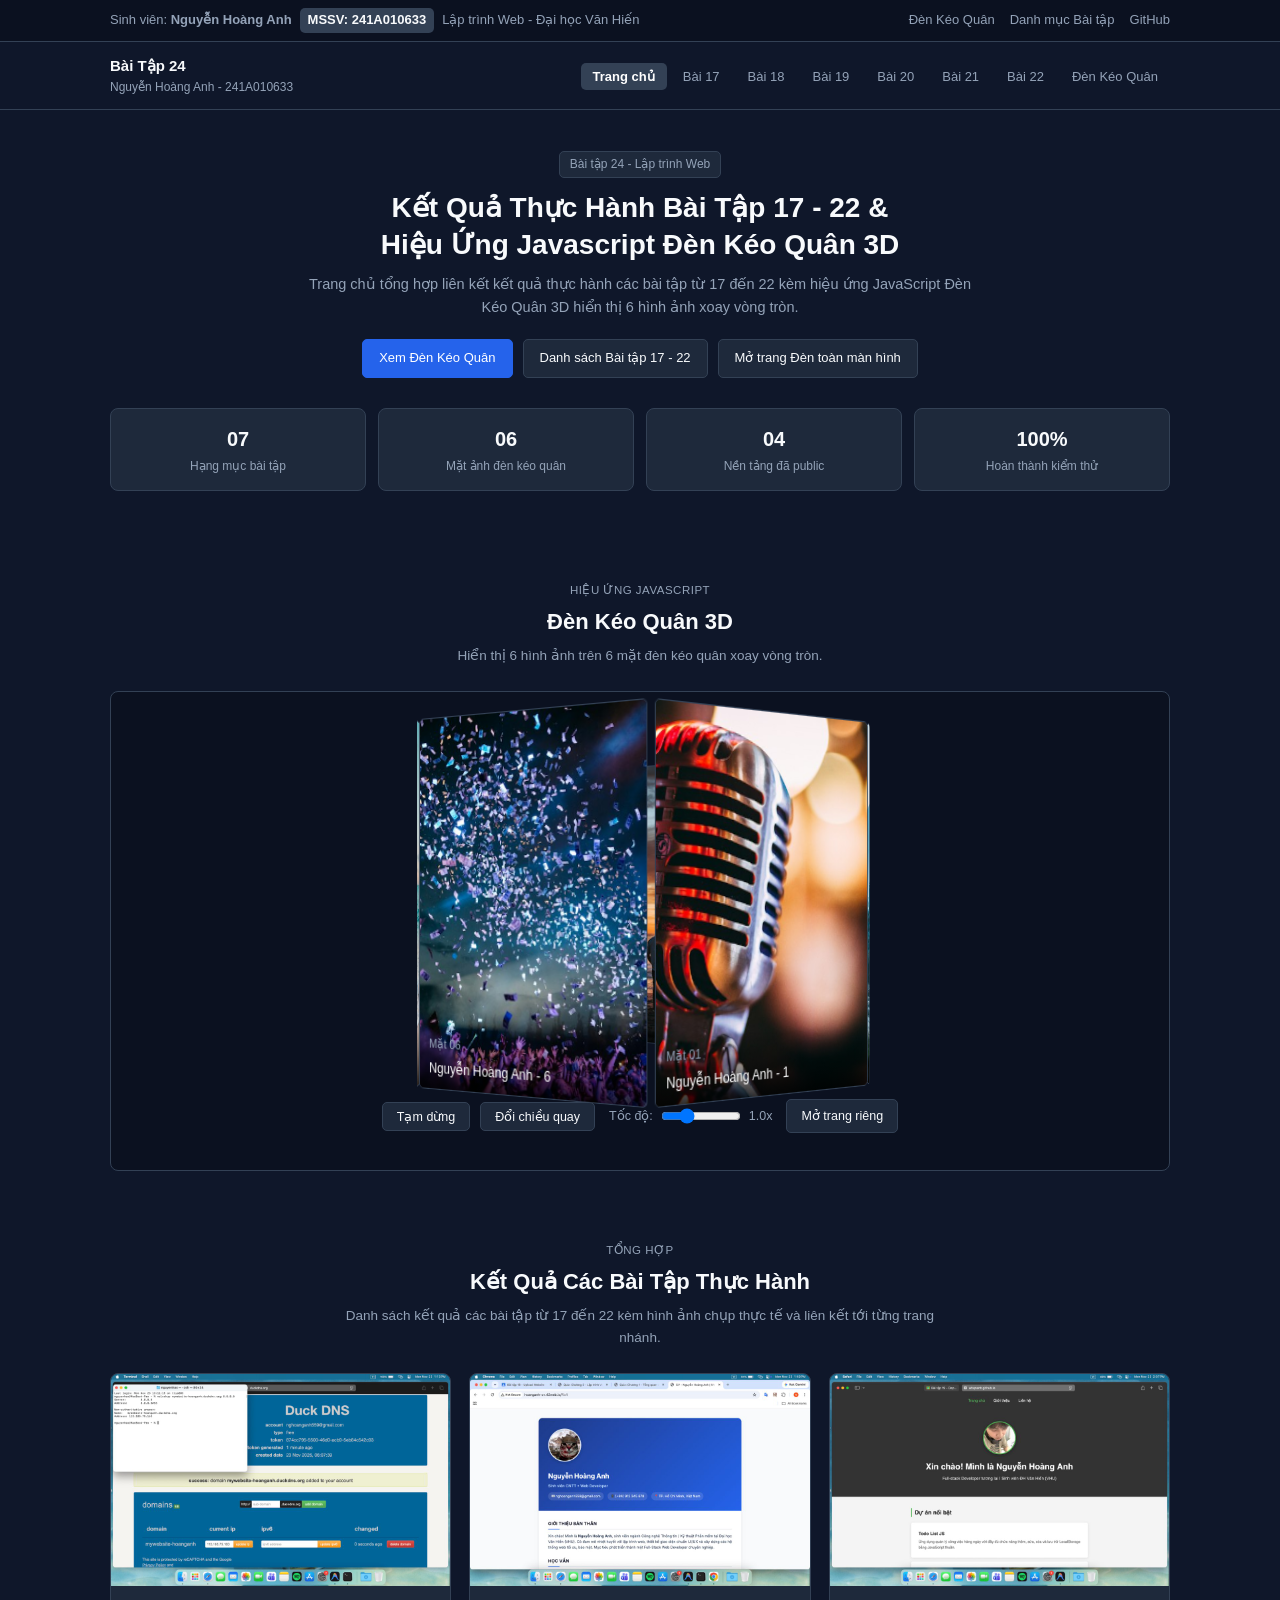
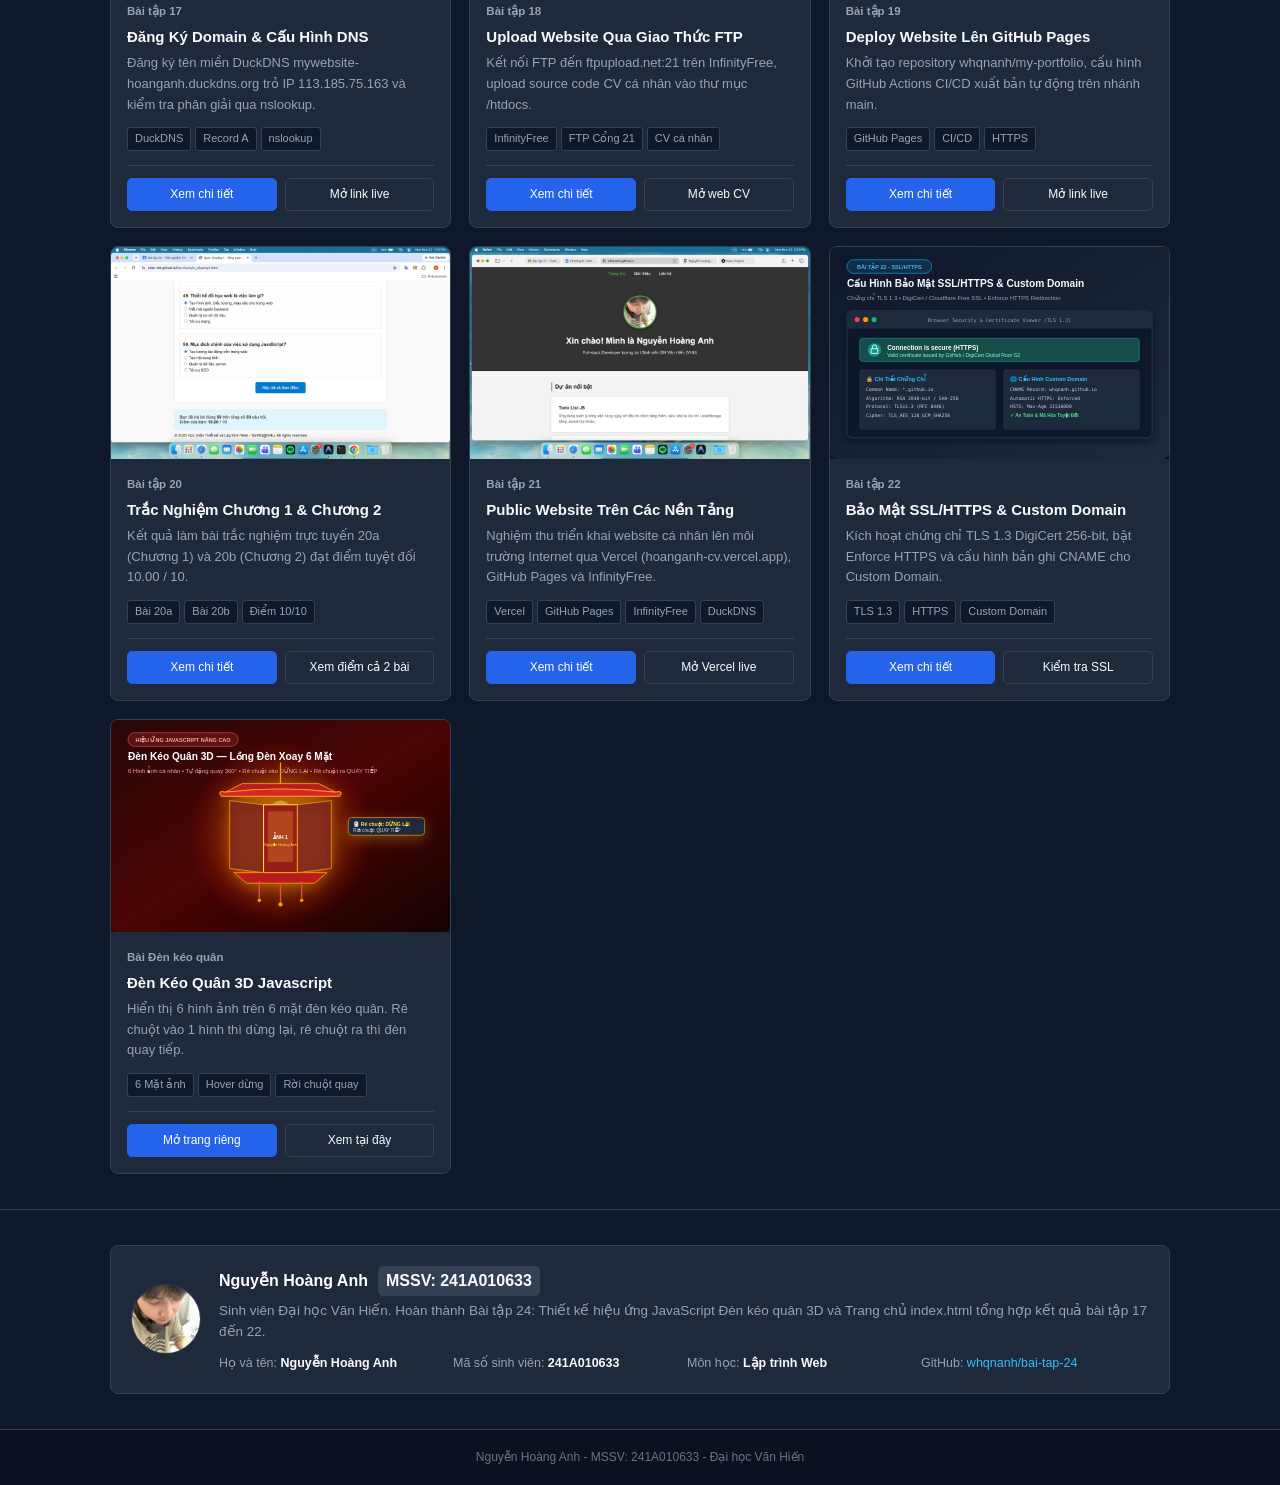
==== commit 3ccdaa11: "Them link Vercel https://hoanganh-cv.vercel.app vao bai 21" ====
--- a/index.html
+++ b/index.html
@@ -309,16 +309,17 @@
             </div>
             <h3 class="card-title">Public Website Trên Các Nền Tảng</h3>
             <p class="card-desc">
-              Nghiệm thu triển khai website cá nhân lên môi trường Internet công cộng qua Safari và các nền tảng miễn phí.
-            </p>
-            <div class="card-tags">
+              Nghiệm thu triển khai website cá nhân lên môi trường Internet qua Vercel (hoanganh-cv.vercel.app), GitHub Pages và InfinityFree.
+            </p>
+            <div class="card-tags">
+              <span class="tag">Vercel</span>
               <span class="tag">GitHub Pages</span>
               <span class="tag">InfinityFree</span>
               <span class="tag">DuckDNS</span>
             </div>
             <div class="card-footer">
               <a href="bai21.html" class="btn btn-primary">Xem chi tiết</a>
-              <a href="https://whqnanh.github.io/my-portfolio/" target="_blank" rel="noopener" class="btn">Mở link live</a>
+              <a href="https://hoanganh-cv.vercel.app" target="_blank" rel="noopener" class="btn">Mở Vercel live</a>
             </div>
           </div>
         </div>
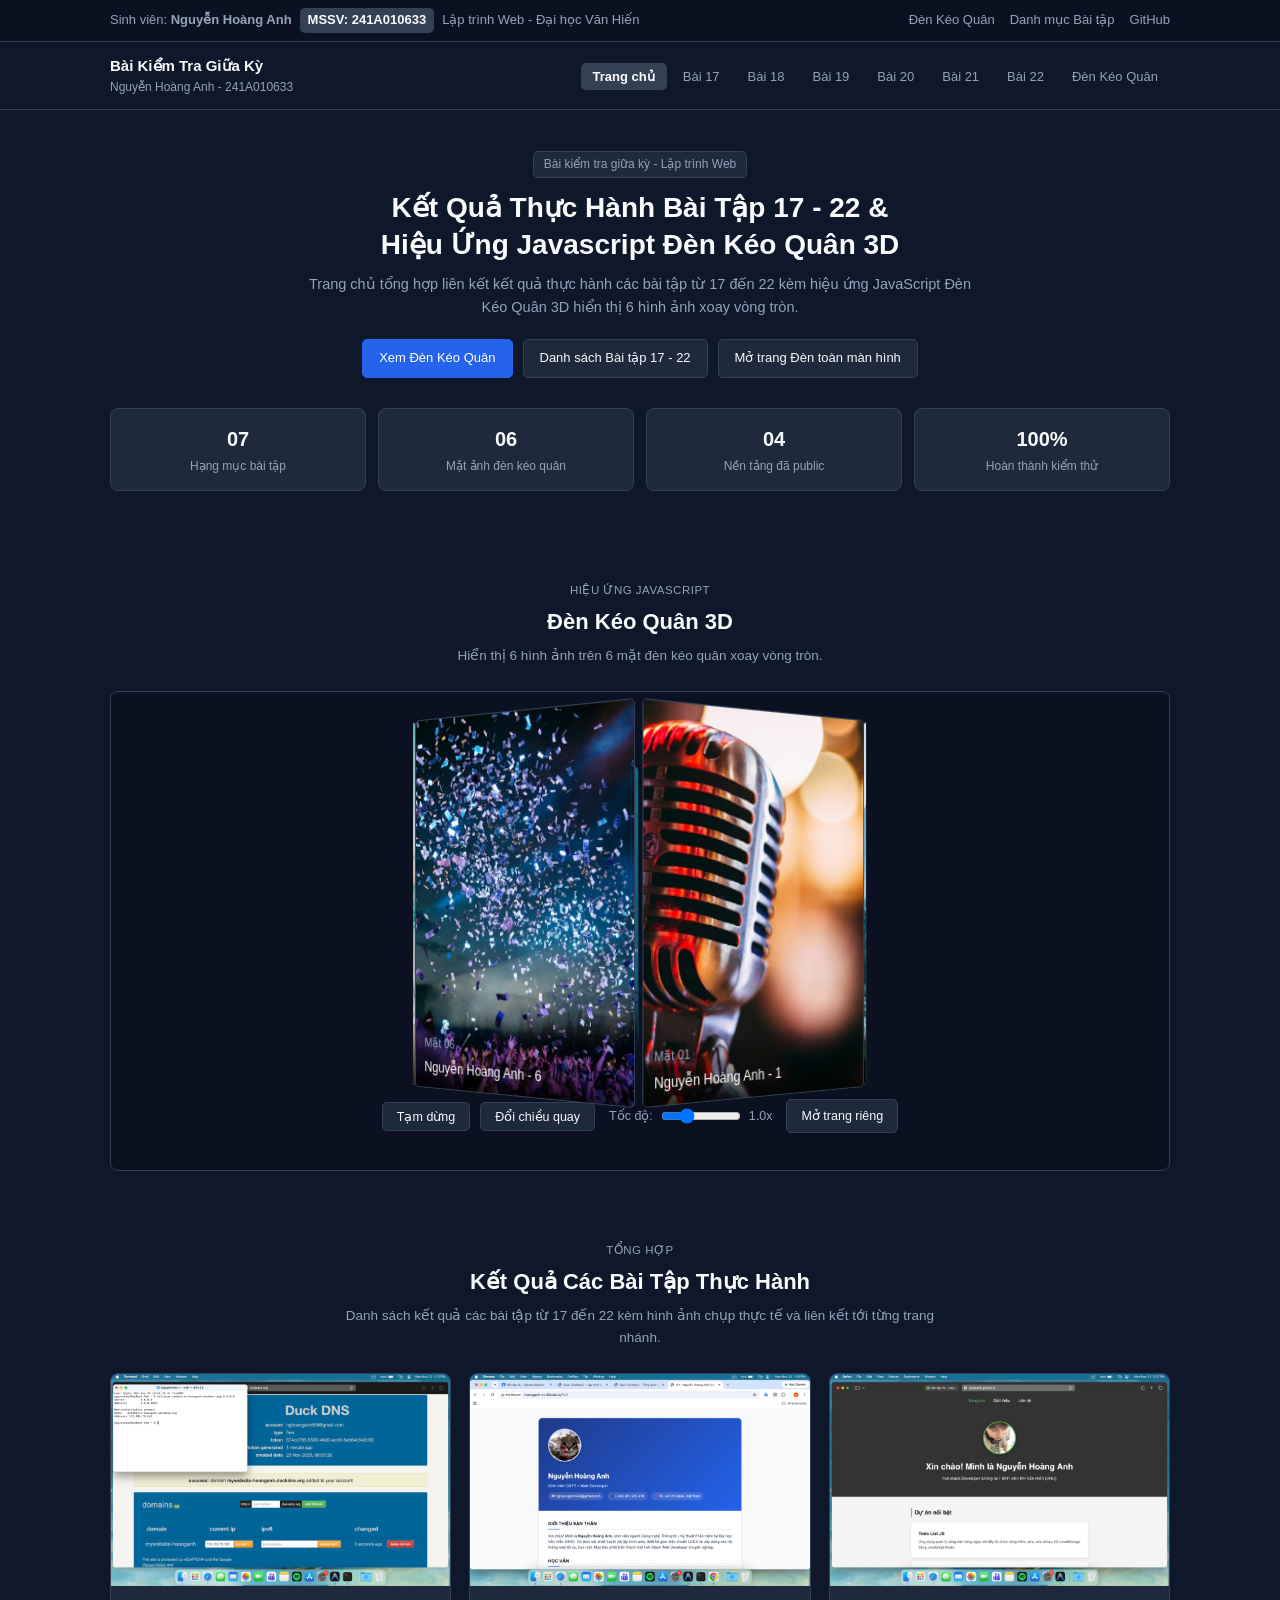
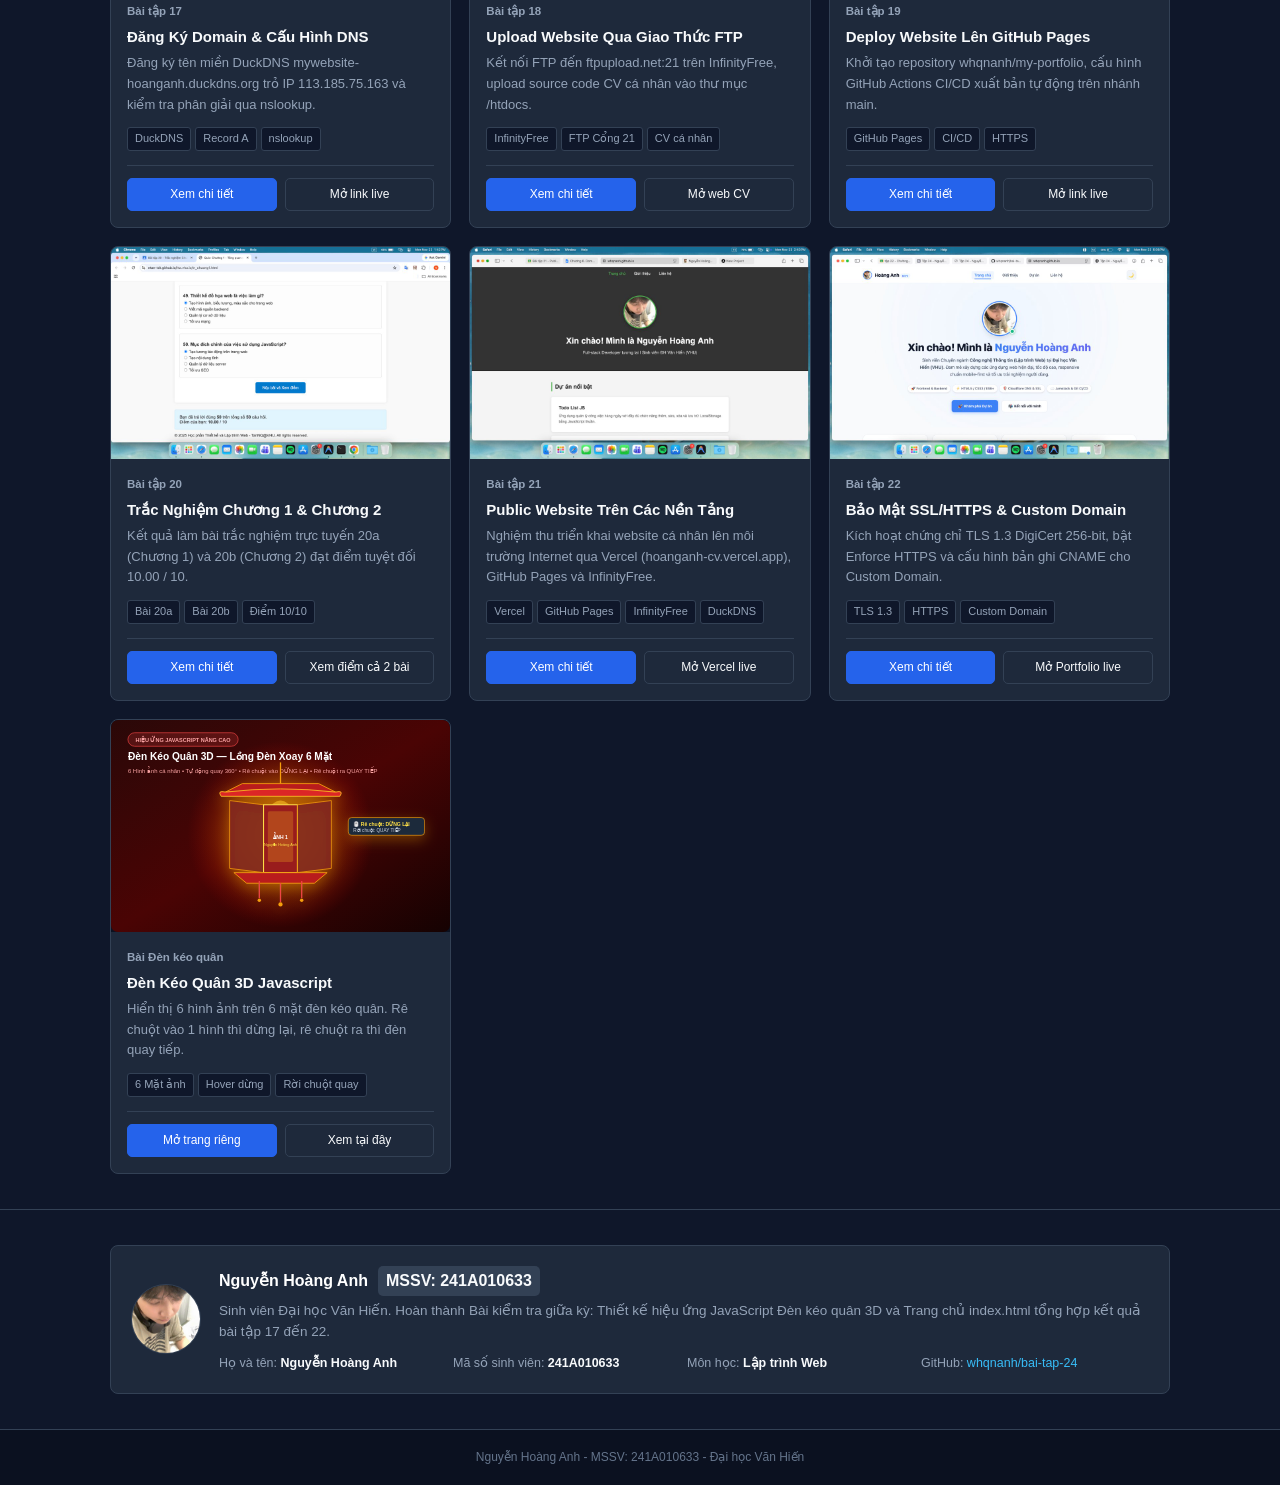
==== commit 965cbd50: "Cap nhat anh va link Bai 22, doi ten web thanh Bai Kiem Tra Giua Ky" ====
--- a/index.html
+++ b/index.html
@@ -3,7 +3,7 @@
 <head>
   <meta charset="UTF-8">
   <meta name="viewport" content="width=device-width, initial-scale=1.0">
-  <title>Bài Tập 24 - Nguyễn Hoàng Anh - MSSV: 241A010633</title>
+  <title>Bài Kiểm Tra Giữa Kỳ - Nguyễn Hoàng Anh - MSSV: 241A010633</title>
   <link rel="stylesheet" href="css/style.css">
   <link rel="stylesheet" href="css/den-keo-quan.css">
 </head>
@@ -28,7 +28,7 @@
     <div class="container nav-container">
       <a href="index.html" class="brand-logo">
         <div class="brand-text">
-          <h1>Bài Tập 24</h1>
+          <h1>Bài Kiểm Tra Giữa Kỳ</h1>
           <span>Nguyễn Hoàng Anh - 241A010633</span>
         </div>
       </a>
@@ -50,7 +50,7 @@
 
   <header class="hero-section">
     <div class="container">
-      <div class="hero-badge">Bài tập 24 - Lập trình Web</div>
+      <div class="hero-badge">Bài kiểm tra giữa kỳ - Lập trình Web</div>
 
       <h1 class="hero-title">
         Kết Quả Thực Hành Bài Tập 17 - 22 &amp;<br>
@@ -326,7 +326,7 @@
 
         <div class="project-card">
           <div class="card-media">
-            <img src="images/bt22.svg" alt="Bài tập 22">
+            <img src="images/result-bt22.jpg" alt="Bài tập 22">
           </div>
           <div class="card-body">
             <div class="card-meta">
@@ -343,7 +343,7 @@
             </div>
             <div class="card-footer">
               <a href="bai22.html" class="btn btn-primary">Xem chi tiết</a>
-              <a href="https://whqnanh.github.io/my-portfolio/" target="_blank" rel="noopener" class="btn">Kiểm tra SSL</a>
+              <a href="https://whqnanh.github.io/my-portfolio/index.html" target="_blank" rel="noopener" class="btn">Mở Portfolio live</a>
             </div>
           </div>
         </div>
@@ -386,7 +386,7 @@
             <span class="mssv-badge">MSSV: 241A010633</span>
           </div>
           <p style="color: var(--text-muted); font-size: 13.5px;">
-            Sinh viên Đại học Văn Hiến. Hoàn thành Bài tập 24: Thiết kế hiệu ứng JavaScript Đèn kéo quân 3D và Trang chủ index.html tổng hợp kết quả bài tập 17 đến 22.
+            Sinh viên Đại học Văn Hiến. Hoàn thành Bài kiểm tra giữa kỳ: Thiết kế hiệu ứng JavaScript Đèn kéo quân 3D và Trang chủ index.html tổng hợp kết quả bài tập 17 đến 22.
           </p>
           <div class="profile-details">
             <div>Họ và tên: <strong>Nguyễn Hoàng Anh</strong></div>
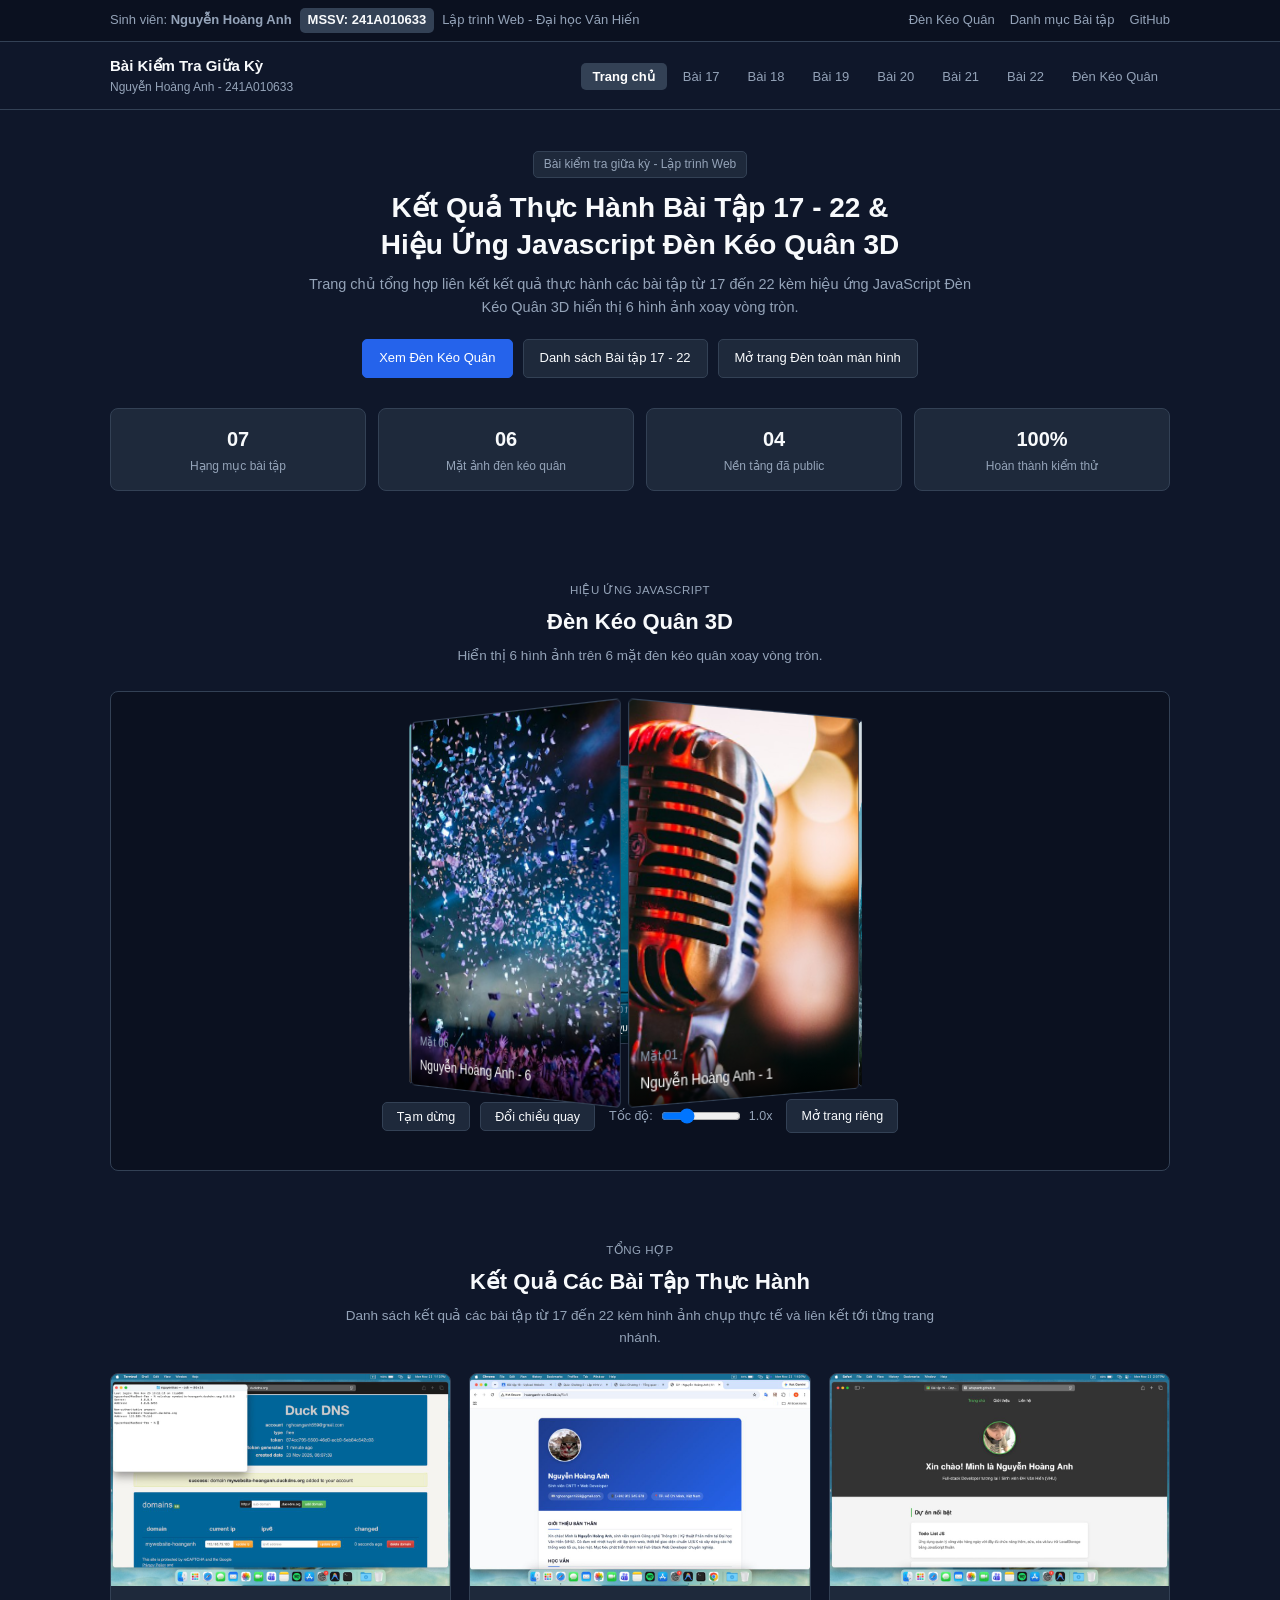
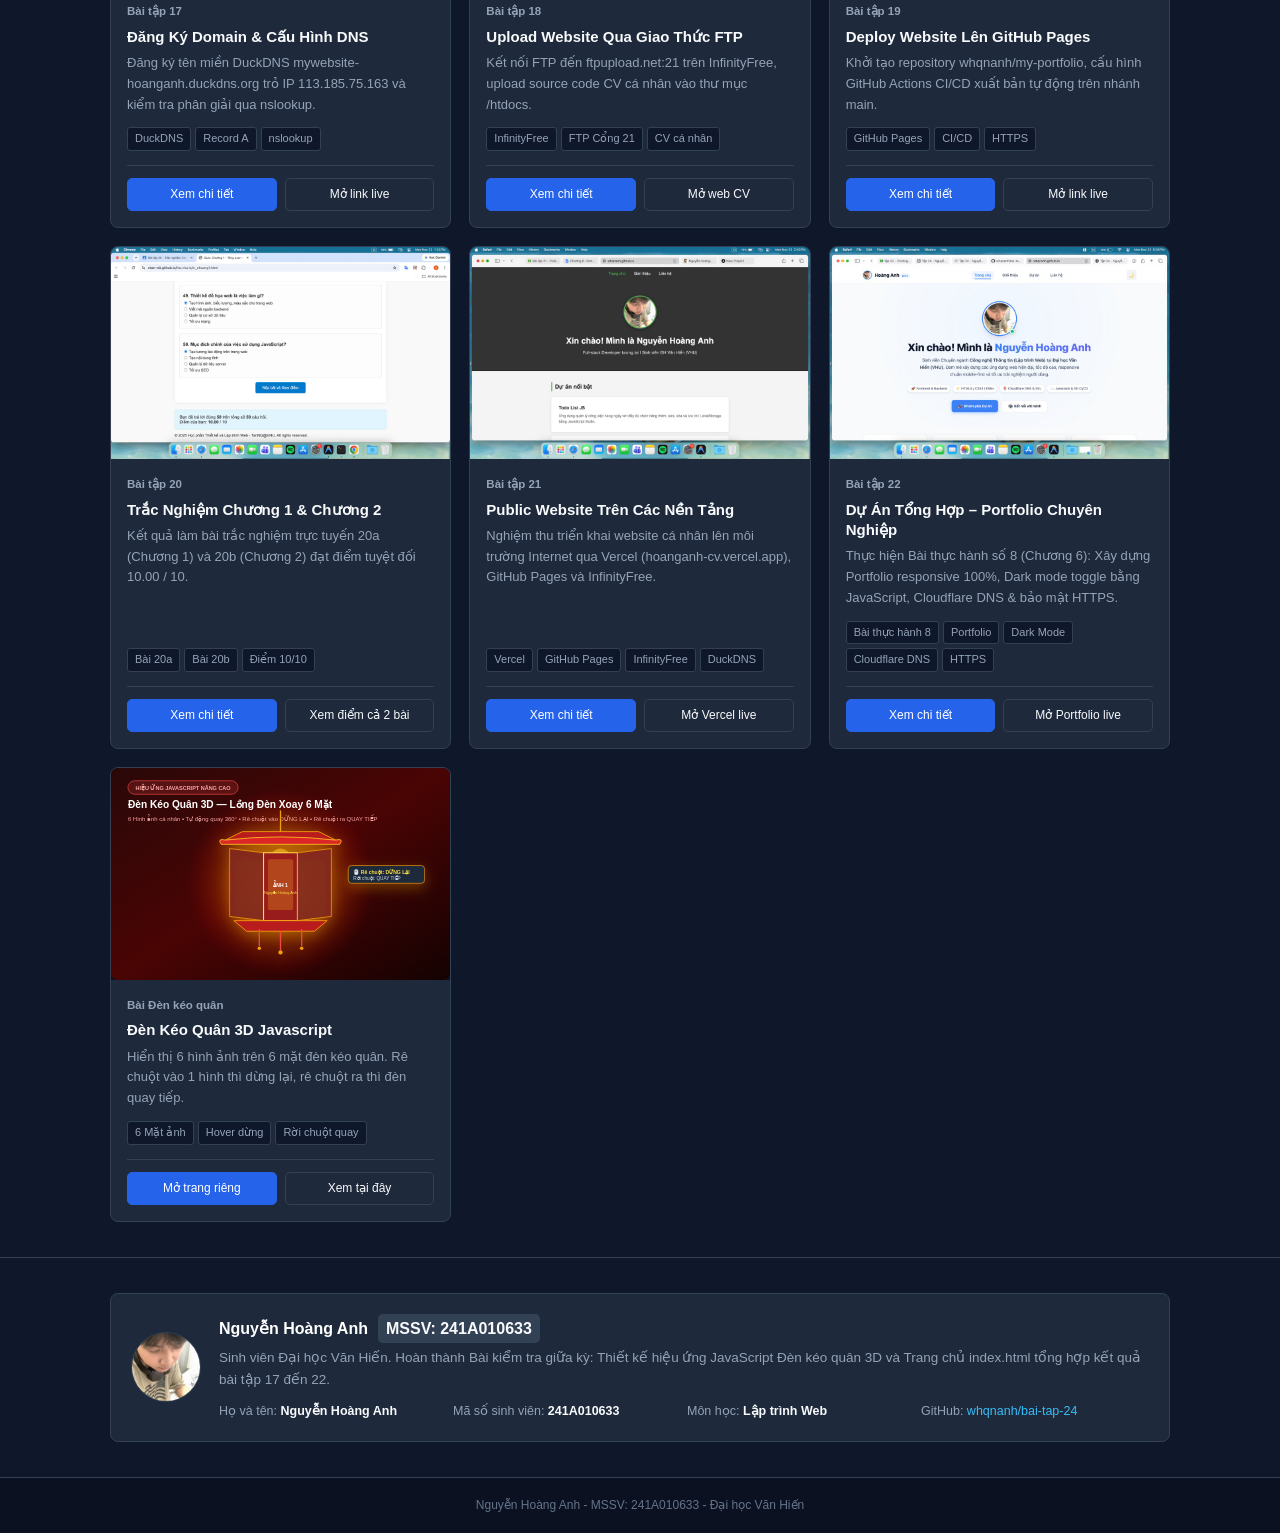
==== commit fb8cf0d8: "Cap nhat noi dung Bai 22 theo dung de Bai thuc hanh so 8 Chuong 6 Portfolio chuyen nghiep" ====
--- a/index.html
+++ b/index.html
@@ -332,14 +332,16 @@
             <div class="card-meta">
               <span class="card-number">Bài tập 22</span>
             </div>
-            <h3 class="card-title">Bảo Mật SSL/HTTPS &amp; Custom Domain</h3>
-            <p class="card-desc">
-              Kích hoạt chứng chỉ TLS 1.3 DigiCert 256-bit, bật Enforce HTTPS và cấu hình bản ghi CNAME cho Custom Domain.
-            </p>
-            <div class="card-tags">
-              <span class="tag">TLS 1.3</span>
+            <h3 class="card-title">Dự Án Tổng Hợp – Portfolio Chuyên Nghiệp</h3>
+            <p class="card-desc">
+              Thực hiện Bài thực hành số 8 (Chương 6): Xây dựng Portfolio responsive 100%, Dark mode toggle bằng JavaScript, Cloudflare DNS &amp; bảo mật HTTPS.
+            </p>
+            <div class="card-tags">
+              <span class="tag">Bài thực hành 8</span>
+              <span class="tag">Portfolio</span>
+              <span class="tag">Dark Mode</span>
+              <span class="tag">Cloudflare DNS</span>
               <span class="tag">HTTPS</span>
-              <span class="tag">Custom Domain</span>
             </div>
             <div class="card-footer">
               <a href="bai22.html" class="btn btn-primary">Xem chi tiết</a>
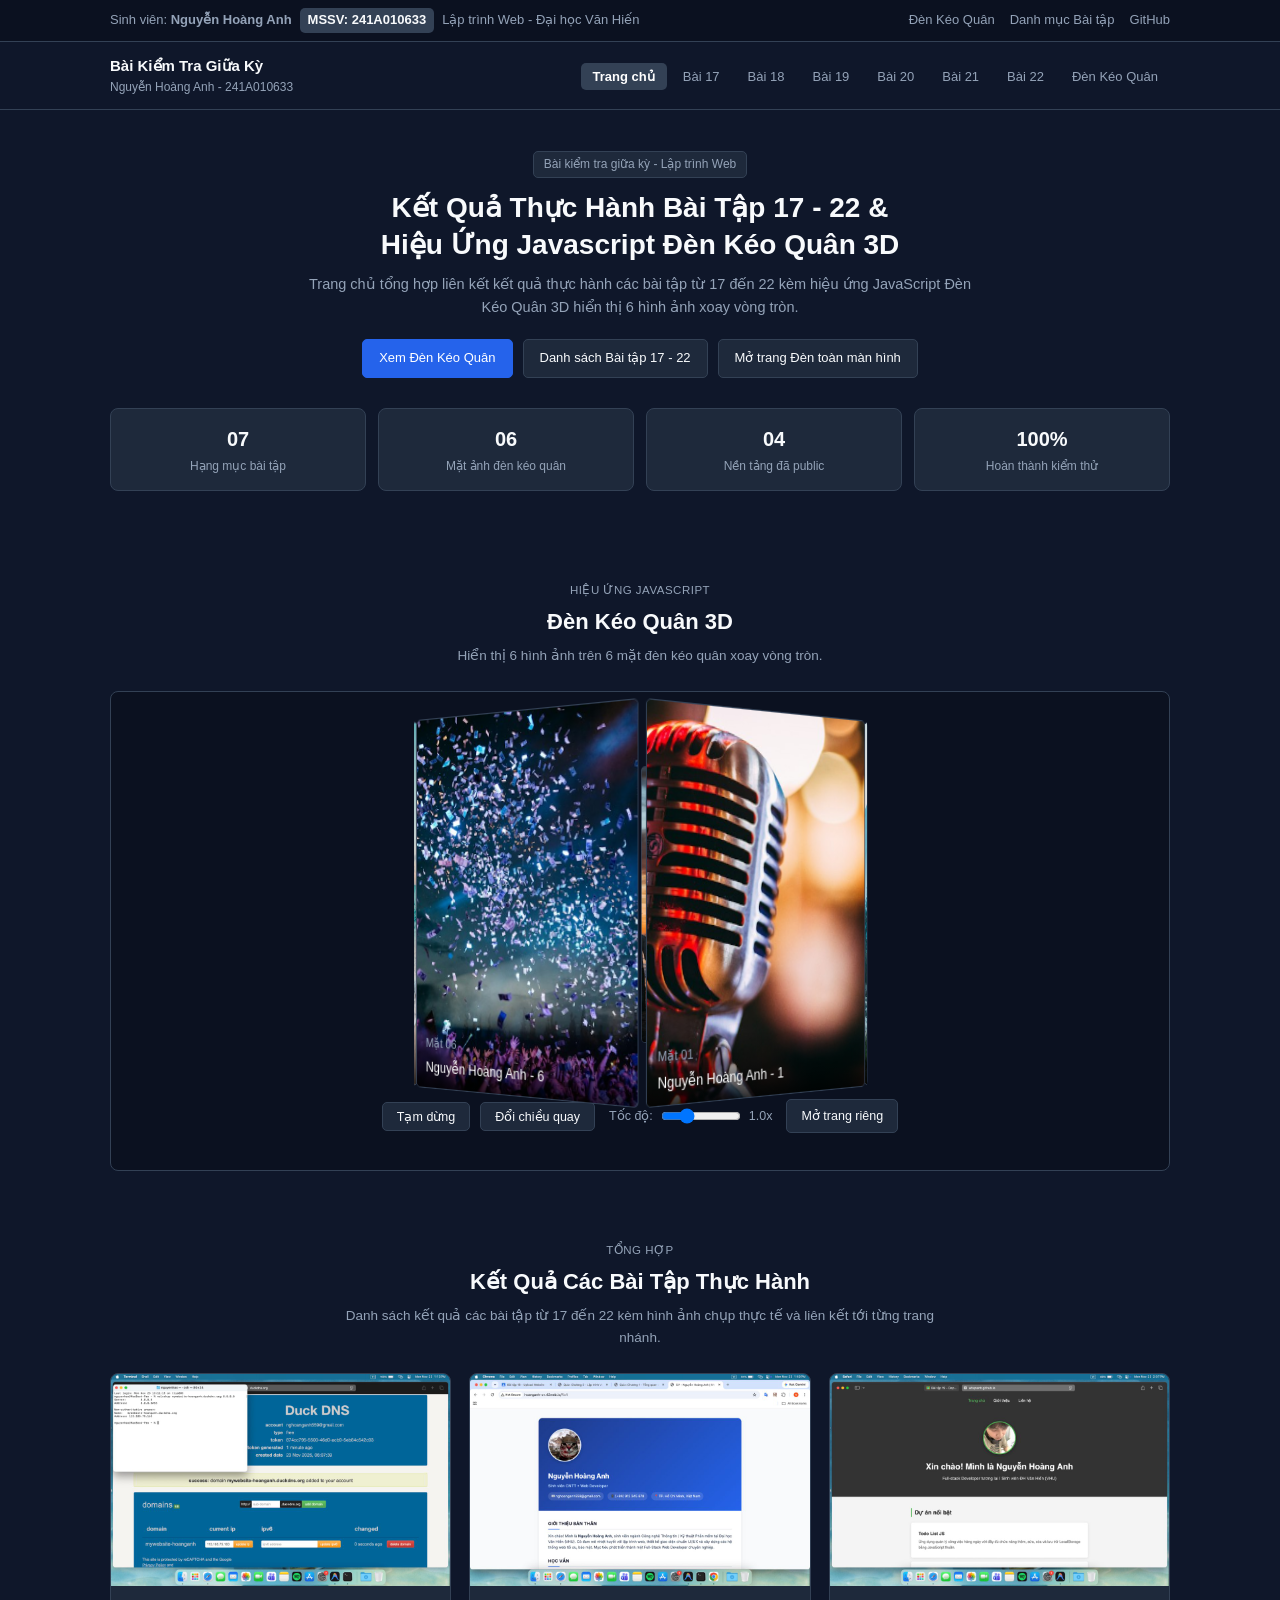
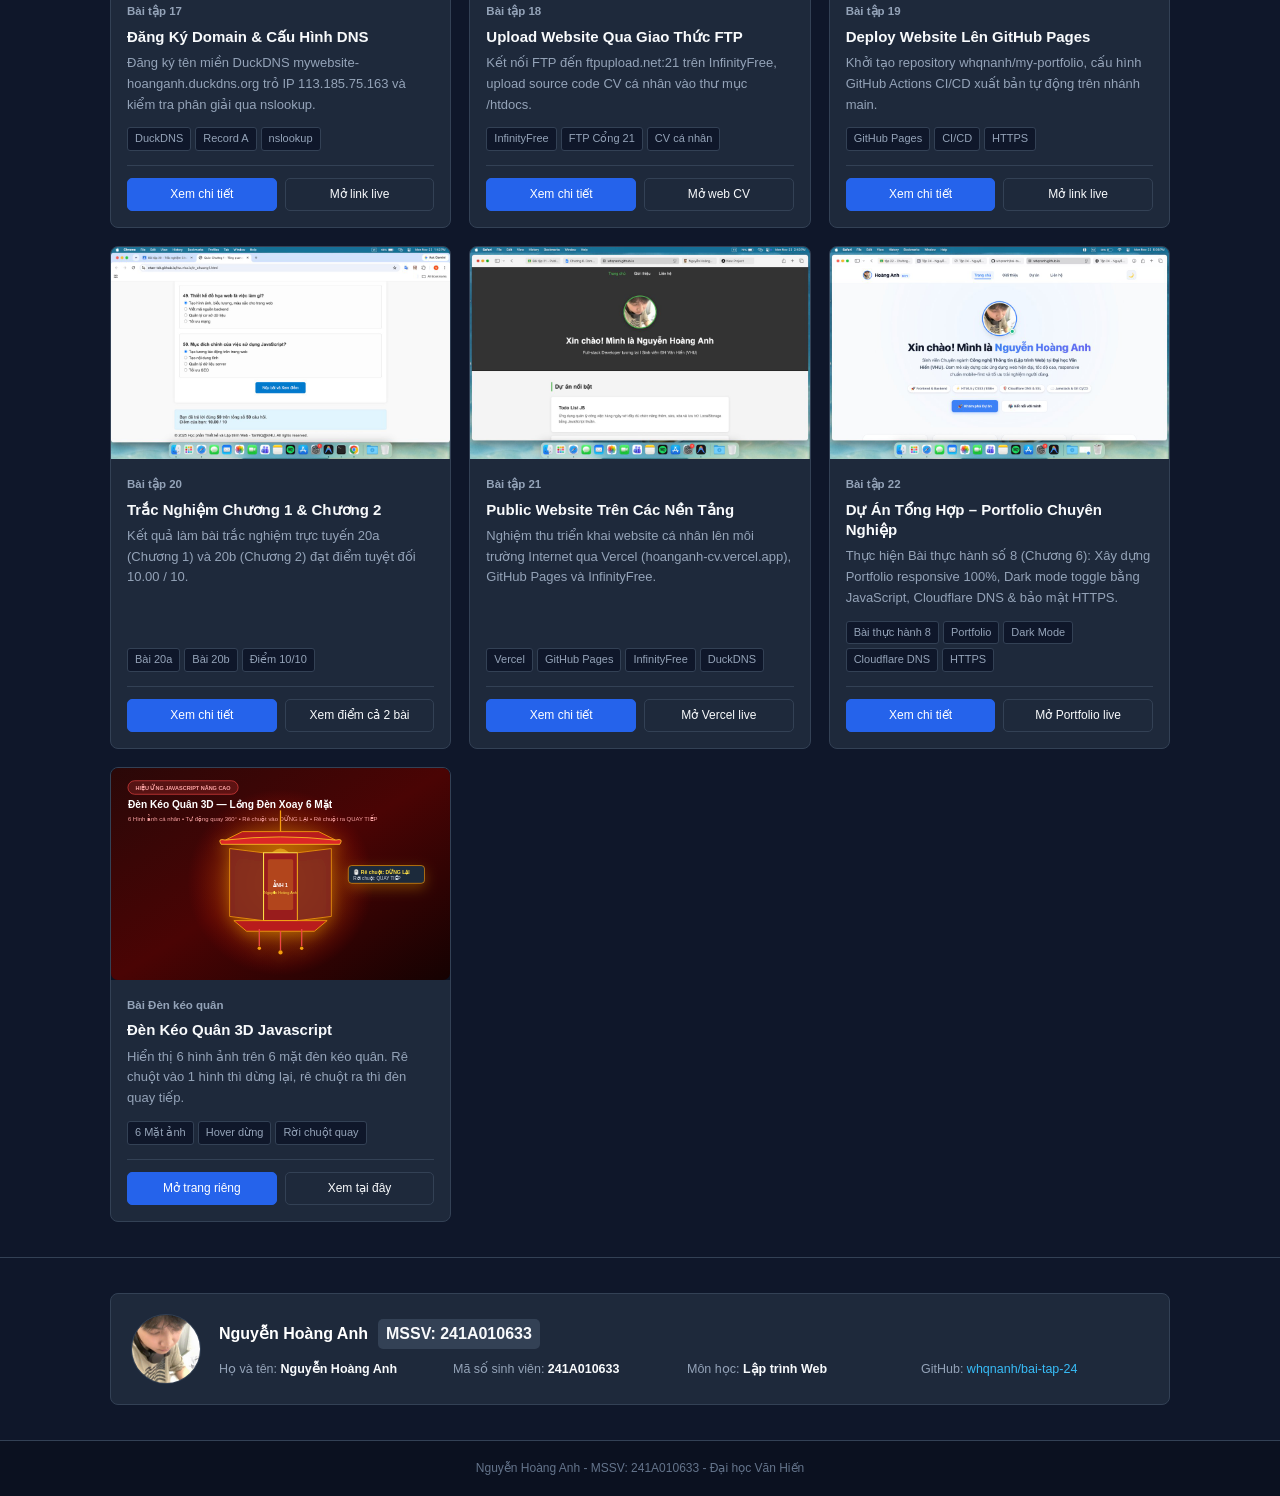
==== commit 8b287126: "Bo dong mo ta thong tin sinh vien o trang chu" ====
--- a/index.html
+++ b/index.html
@@ -387,9 +387,6 @@
             Nguyễn Hoàng Anh
             <span class="mssv-badge">MSSV: 241A010633</span>
           </div>
-          <p style="color: var(--text-muted); font-size: 13.5px;">
-            Sinh viên Đại học Văn Hiến. Hoàn thành Bài kiểm tra giữa kỳ: Thiết kế hiệu ứng JavaScript Đèn kéo quân 3D và Trang chủ index.html tổng hợp kết quả bài tập 17 đến 22.
-          </p>
           <div class="profile-details">
             <div>Họ và tên: <strong>Nguyễn Hoàng Anh</strong></div>
             <div>Mã số sinh viên: <strong>241A010633</strong></div>
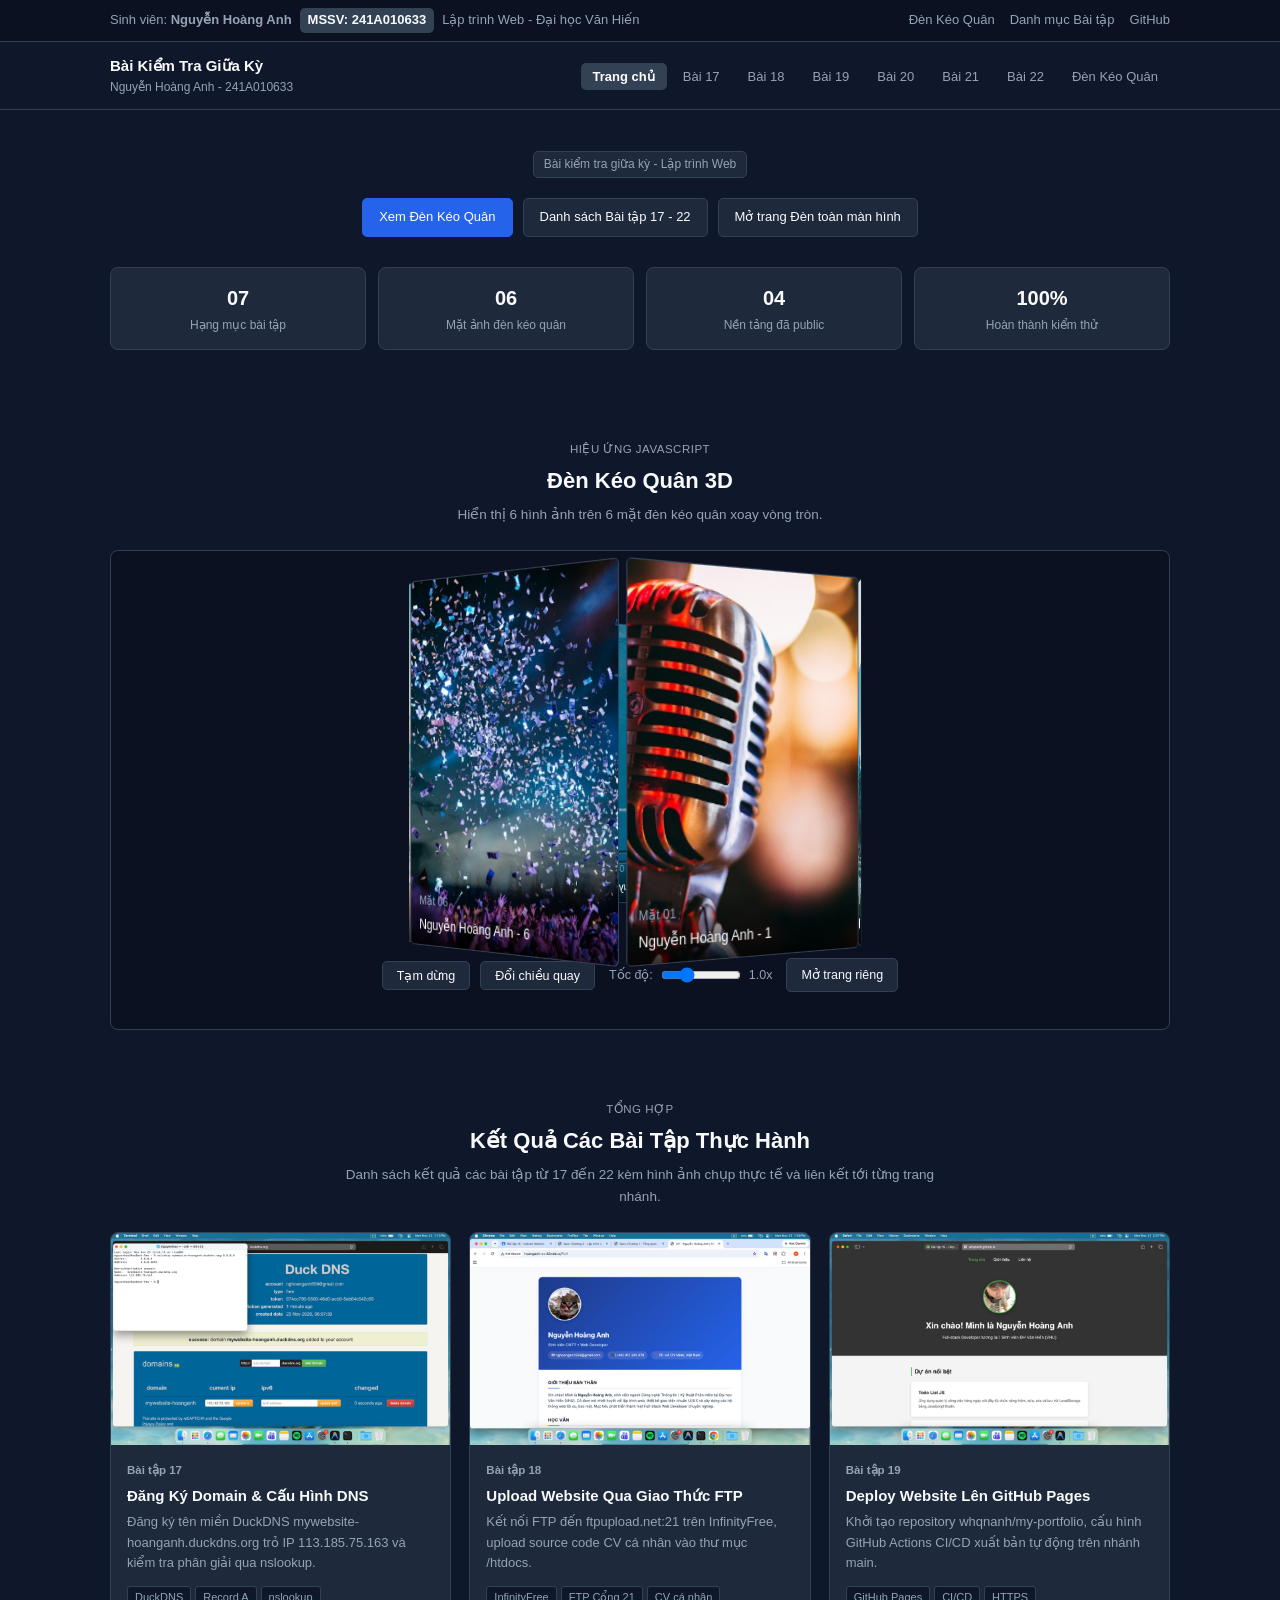
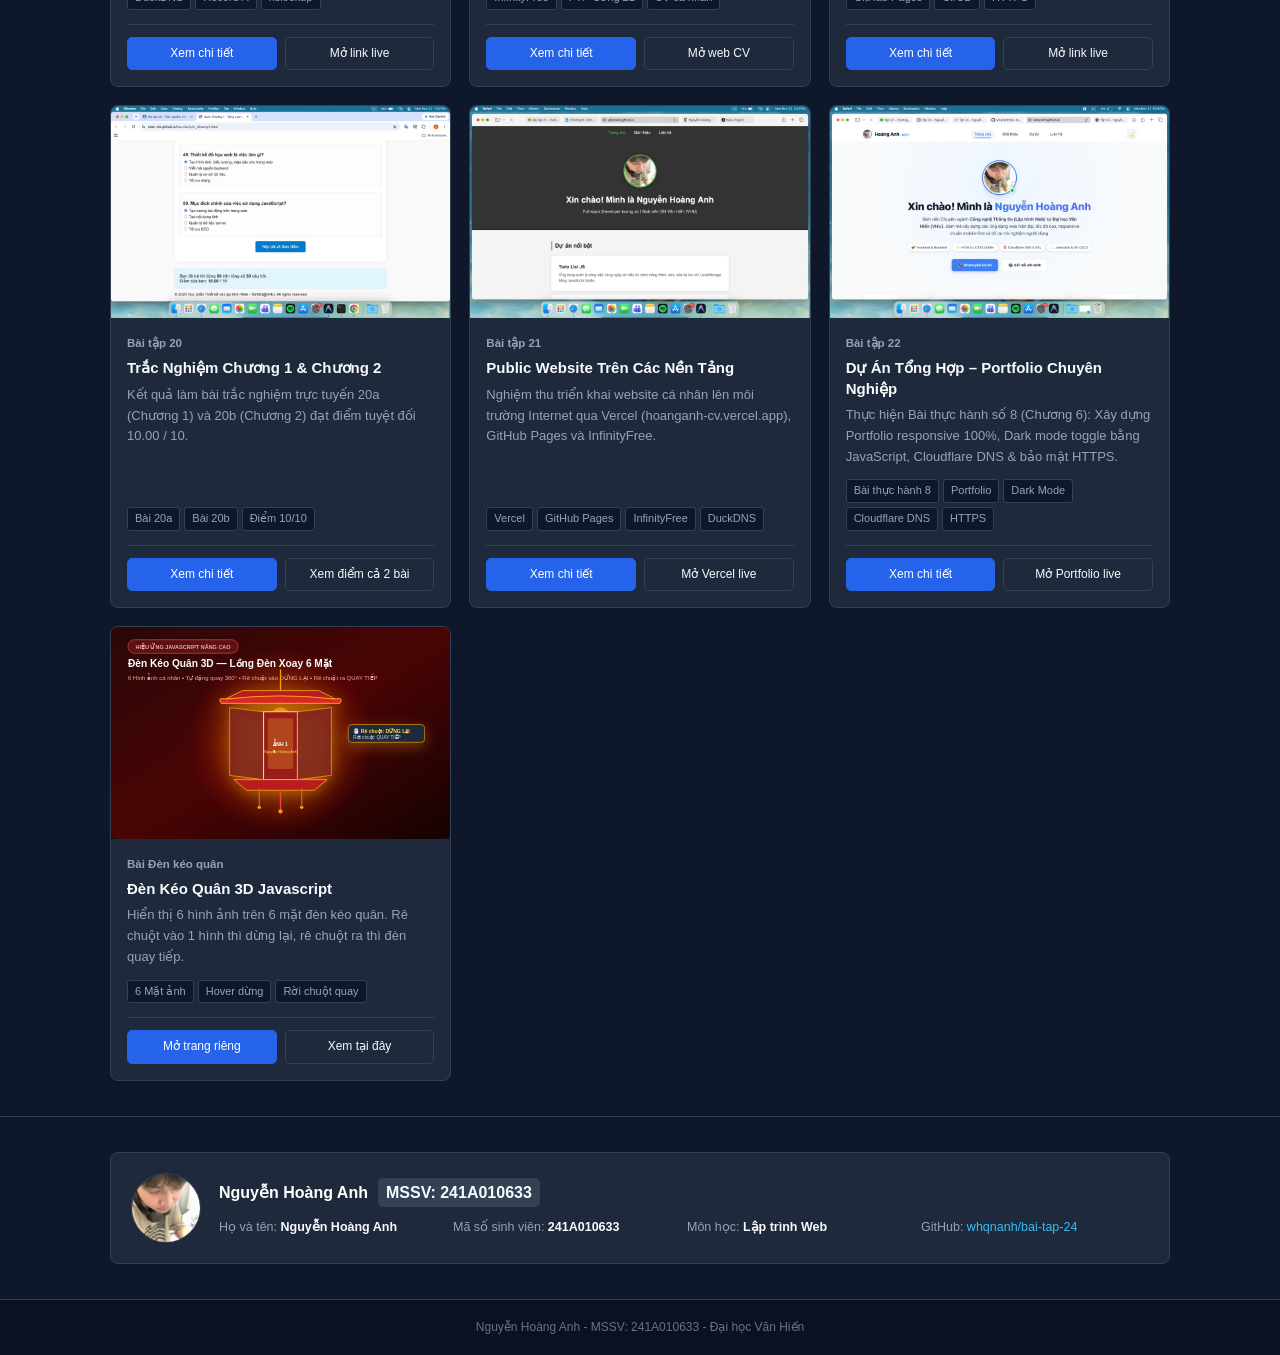
==== commit 07c976ec: "Xoa cum tieu de va mo ta hero section theo yeu cau" ====
--- a/index.html
+++ b/index.html
@@ -1,5 +1,6 @@
 <!DOCTYPE html>
 <html lang="vi">
+
 <head>
   <meta charset="UTF-8">
   <meta name="viewport" content="width=device-width, initial-scale=1.0">
@@ -7,6 +8,7 @@
   <link rel="stylesheet" href="css/style.css">
   <link rel="stylesheet" href="css/den-keo-quan.css">
 </head>
+
 <body>
 
   <div class="top-bar">
@@ -50,16 +52,7 @@
 
   <header class="hero-section">
     <div class="container">
-      <div class="hero-badge">Bài kiểm tra giữa kỳ - Lập trình Web</div>
-
-      <h1 class="hero-title">
-        Kết Quả Thực Hành Bài Tập 17 - 22 &amp;<br>
-        Hiệu Ứng Javascript Đèn Kéo Quân 3D
-      </h1>
-
-      <p class="hero-subtitle">
-        Trang chủ tổng hợp liên kết kết quả thực hành các bài tập từ 17 đến 22 kèm hiệu ứng JavaScript Đèn Kéo Quân 3D hiển thị 6 hình ảnh xoay vòng tròn.
-      </p>
+      <div class="hero-badge" style="margin-bottom: 20px;">Bài kiểm tra giữa kỳ - Lập trình Web</div>
 
       <div class="hero-cta-group">
         <a href="#den-keo-quan-section" class="btn btn-primary">Xem Đèn Kéo Quân</a>
@@ -101,7 +94,7 @@
       <div class="lantern-scene">
         <div class="lantern-stage">
           <div class="lantern-carousel" id="lanternCarousel">
-            
+
             <div class="lantern-face" data-index="1">
               <div class="face-inner">
                 <div class="face-image-wrap">
@@ -213,7 +206,8 @@
             </div>
             <h3 class="card-title">Đăng Ký Domain &amp; Cấu Hình DNS</h3>
             <p class="card-desc">
-              Đăng ký tên miền DuckDNS mywebsite-hoanganh.duckdns.org trỏ IP 113.185.75.163 và kiểm tra phân giải qua nslookup.
+              Đăng ký tên miền DuckDNS mywebsite-hoanganh.duckdns.org trỏ IP 113.185.75.163 và kiểm tra phân giải qua
+              nslookup.
             </p>
             <div class="card-tags">
               <span class="tag">DuckDNS</span>
@@ -222,7 +216,8 @@
             </div>
             <div class="card-footer">
               <a href="bai17.html" class="btn btn-primary">Xem chi tiết</a>
-              <a href="http://mywebsite-hoanganh.duckdns.org" target="_blank" rel="noopener" class="btn">Mở link live</a>
+              <a href="http://mywebsite-hoanganh.duckdns.org" target="_blank" rel="noopener" class="btn">Mở link
+                live</a>
             </div>
           </div>
         </div>
@@ -270,7 +265,8 @@
             </div>
             <div class="card-footer">
               <a href="bai19.html" class="btn btn-primary">Xem chi tiết</a>
-              <a href="https://whqnanh.github.io/my-portfolio/" target="_blank" rel="noopener" class="btn">Mở link live</a>
+              <a href="https://whqnanh.github.io/my-portfolio/" target="_blank" rel="noopener" class="btn">Mở link
+                live</a>
             </div>
           </div>
         </div>
@@ -309,7 +305,8 @@
             </div>
             <h3 class="card-title">Public Website Trên Các Nền Tảng</h3>
             <p class="card-desc">
-              Nghiệm thu triển khai website cá nhân lên môi trường Internet qua Vercel (hoanganh-cv.vercel.app), GitHub Pages và InfinityFree.
+              Nghiệm thu triển khai website cá nhân lên môi trường Internet qua Vercel (hoanganh-cv.vercel.app), GitHub
+              Pages và InfinityFree.
             </p>
             <div class="card-tags">
               <span class="tag">Vercel</span>
@@ -334,7 +331,8 @@
             </div>
             <h3 class="card-title">Dự Án Tổng Hợp – Portfolio Chuyên Nghiệp</h3>
             <p class="card-desc">
-              Thực hiện Bài thực hành số 8 (Chương 6): Xây dựng Portfolio responsive 100%, Dark mode toggle bằng JavaScript, Cloudflare DNS &amp; bảo mật HTTPS.
+              Thực hiện Bài thực hành số 8 (Chương 6): Xây dựng Portfolio responsive 100%, Dark mode toggle bằng
+              JavaScript, Cloudflare DNS &amp; bảo mật HTTPS.
             </p>
             <div class="card-tags">
               <span class="tag">Bài thực hành 8</span>
@@ -345,7 +343,8 @@
             </div>
             <div class="card-footer">
               <a href="bai22.html" class="btn btn-primary">Xem chi tiết</a>
-              <a href="https://whqnanh.github.io/my-portfolio/index.html" target="_blank" rel="noopener" class="btn">Mở Portfolio live</a>
+              <a href="https://whqnanh.github.io/my-portfolio/index.html" target="_blank" rel="noopener" class="btn">Mở
+                Portfolio live</a>
             </div>
           </div>
         </div>
@@ -360,7 +359,8 @@
             </div>
             <h3 class="card-title">Đèn Kéo Quân 3D Javascript</h3>
             <p class="card-desc">
-              Hiển thị 6 hình ảnh trên 6 mặt đèn kéo quân. Rê chuột vào 1 hình thì dừng lại, rê chuột ra thì đèn quay tiếp.
+              Hiển thị 6 hình ảnh trên 6 mặt đèn kéo quân. Rê chuột vào 1 hình thì dừng lại, rê chuột ra thì đèn quay
+              tiếp.
             </p>
             <div class="card-tags">
               <span class="tag">6 Mặt ảnh</span>
@@ -391,7 +391,8 @@
             <div>Họ và tên: <strong>Nguyễn Hoàng Anh</strong></div>
             <div>Mã số sinh viên: <strong>241A010633</strong></div>
             <div>Môn học: <strong>Lập trình Web</strong></div>
-            <div>GitHub: <a href="https://github.com/whqnanh/bai-tap-24" target="_blank" rel="noopener" style="color: #38bdf8;">whqnanh/bai-tap-24</a></div>
+            <div>GitHub: <a href="https://github.com/whqnanh/bai-tap-24" target="_blank" rel="noopener"
+                style="color: #38bdf8;">whqnanh/bai-tap-24</a></div>
           </div>
         </div>
       </div>
@@ -408,7 +409,8 @@
     <div class="lightbox-content">
       <button class="lightbox-close" id="lightboxClose" aria-label="Đóng">&times;</button>
       <div class="lightbox-image-wrap">
-        <img src="data:image/svg+xml,%3Csvg xmlns='http://www.w3.org/2000/svg' viewBox='0 0 1 1'%3E%3C/svg%3E" alt="Ảnh chi tiết" id="lightboxImage" class="lightbox-image">
+        <img src="data:image/svg+xml,%3Csvg xmlns='http://www.w3.org/2000/svg' viewBox='0 0 1 1'%3E%3C/svg%3E"
+          alt="Ảnh chi tiết" id="lightboxImage" class="lightbox-image">
       </div>
       <div class="lightbox-caption">
         <div>
@@ -439,4 +441,4 @@
     });
   </script>
 </body>
-</html>
+</html>
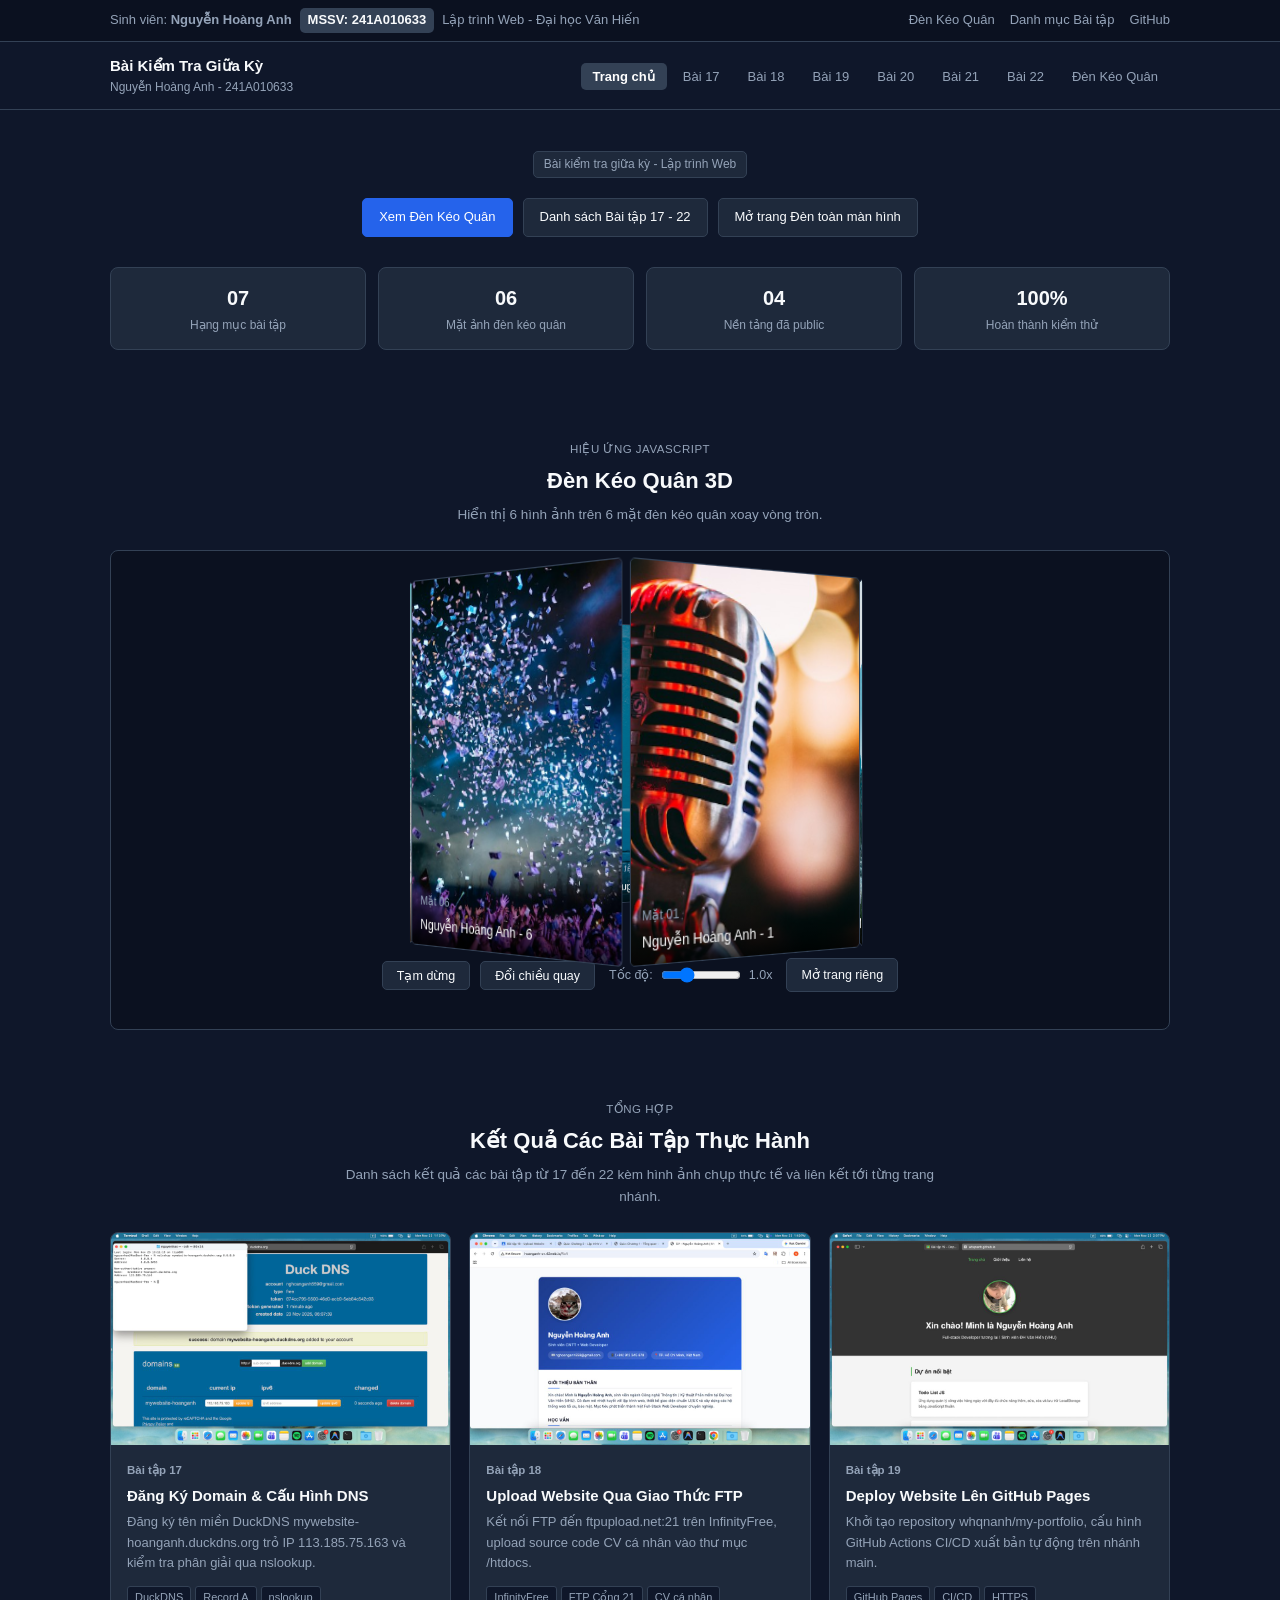
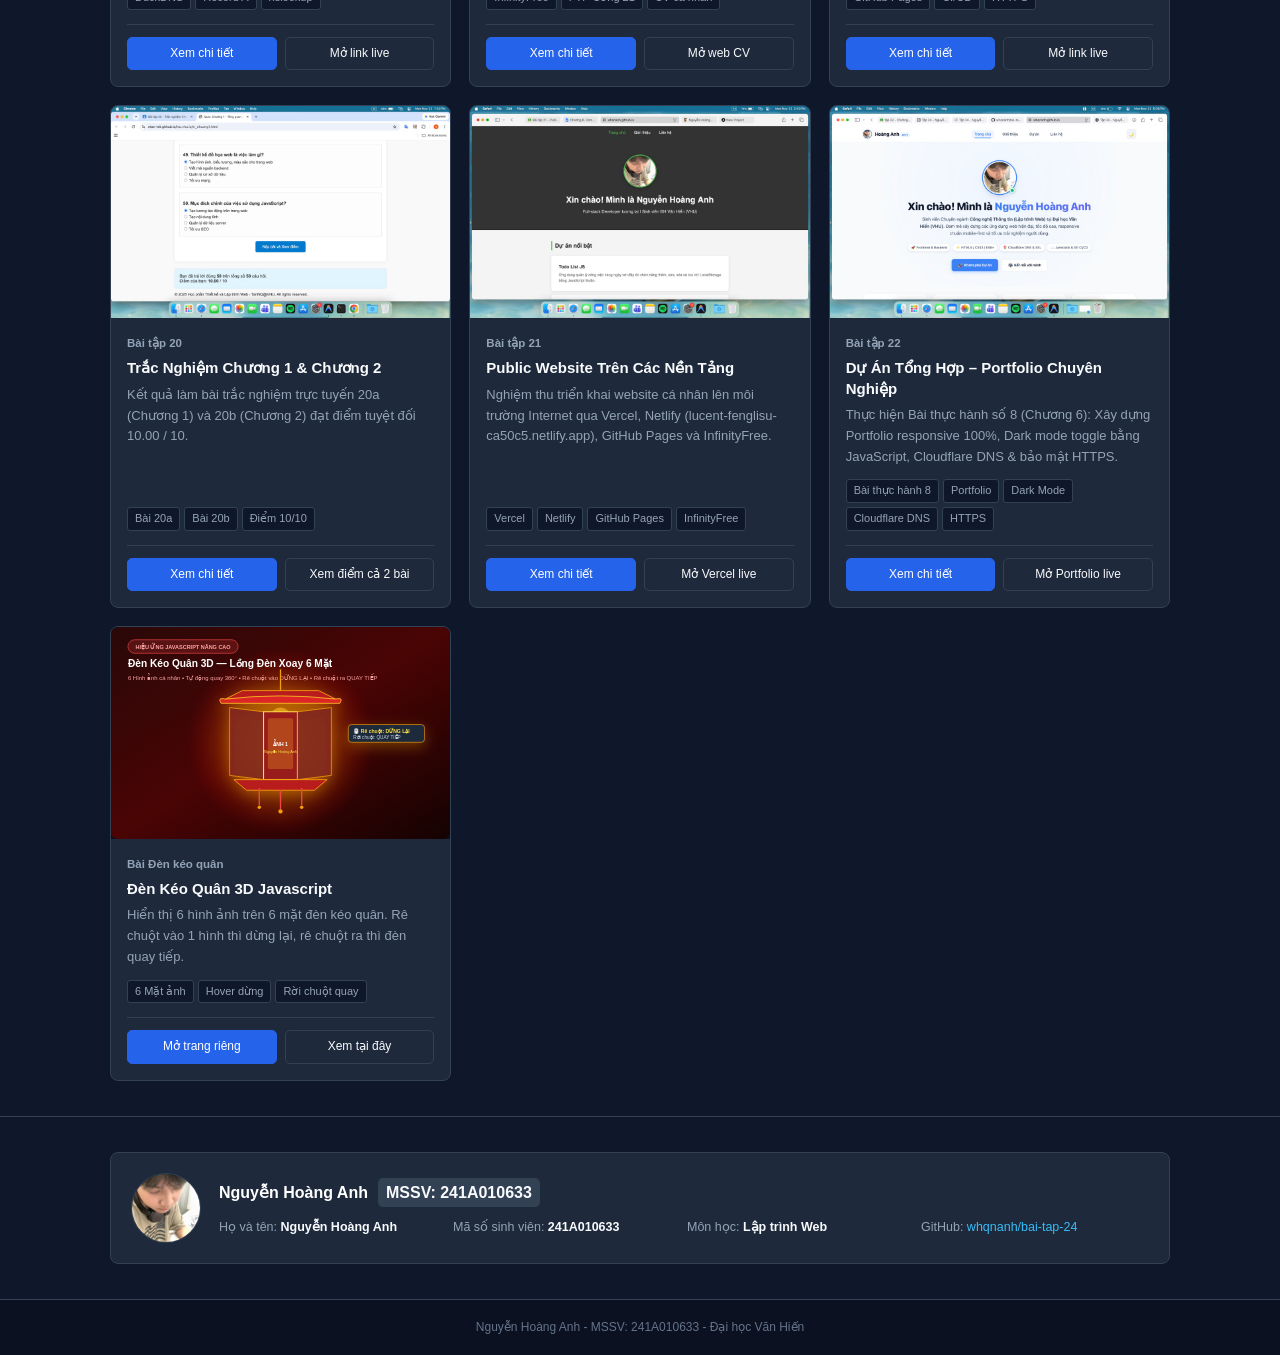
==== commit a58ccdb5: "Cap nhat Bai 21: thay DuckDNS bang Netlify lucent-fenglisu-ca50c5.netlify.app" ====
--- a/index.html
+++ b/index.html
@@ -305,14 +305,13 @@
             </div>
             <h3 class="card-title">Public Website Trên Các Nền Tảng</h3>
             <p class="card-desc">
-              Nghiệm thu triển khai website cá nhân lên môi trường Internet qua Vercel (hoanganh-cv.vercel.app), GitHub
-              Pages và InfinityFree.
+              Nghiệm thu triển khai website cá nhân lên môi trường Internet qua Vercel, Netlify (lucent-fenglisu-ca50c5.netlify.app), GitHub Pages và InfinityFree.
             </p>
             <div class="card-tags">
               <span class="tag">Vercel</span>
+              <span class="tag">Netlify</span>
               <span class="tag">GitHub Pages</span>
               <span class="tag">InfinityFree</span>
-              <span class="tag">DuckDNS</span>
             </div>
             <div class="card-footer">
               <a href="bai21.html" class="btn btn-primary">Xem chi tiết</a>
